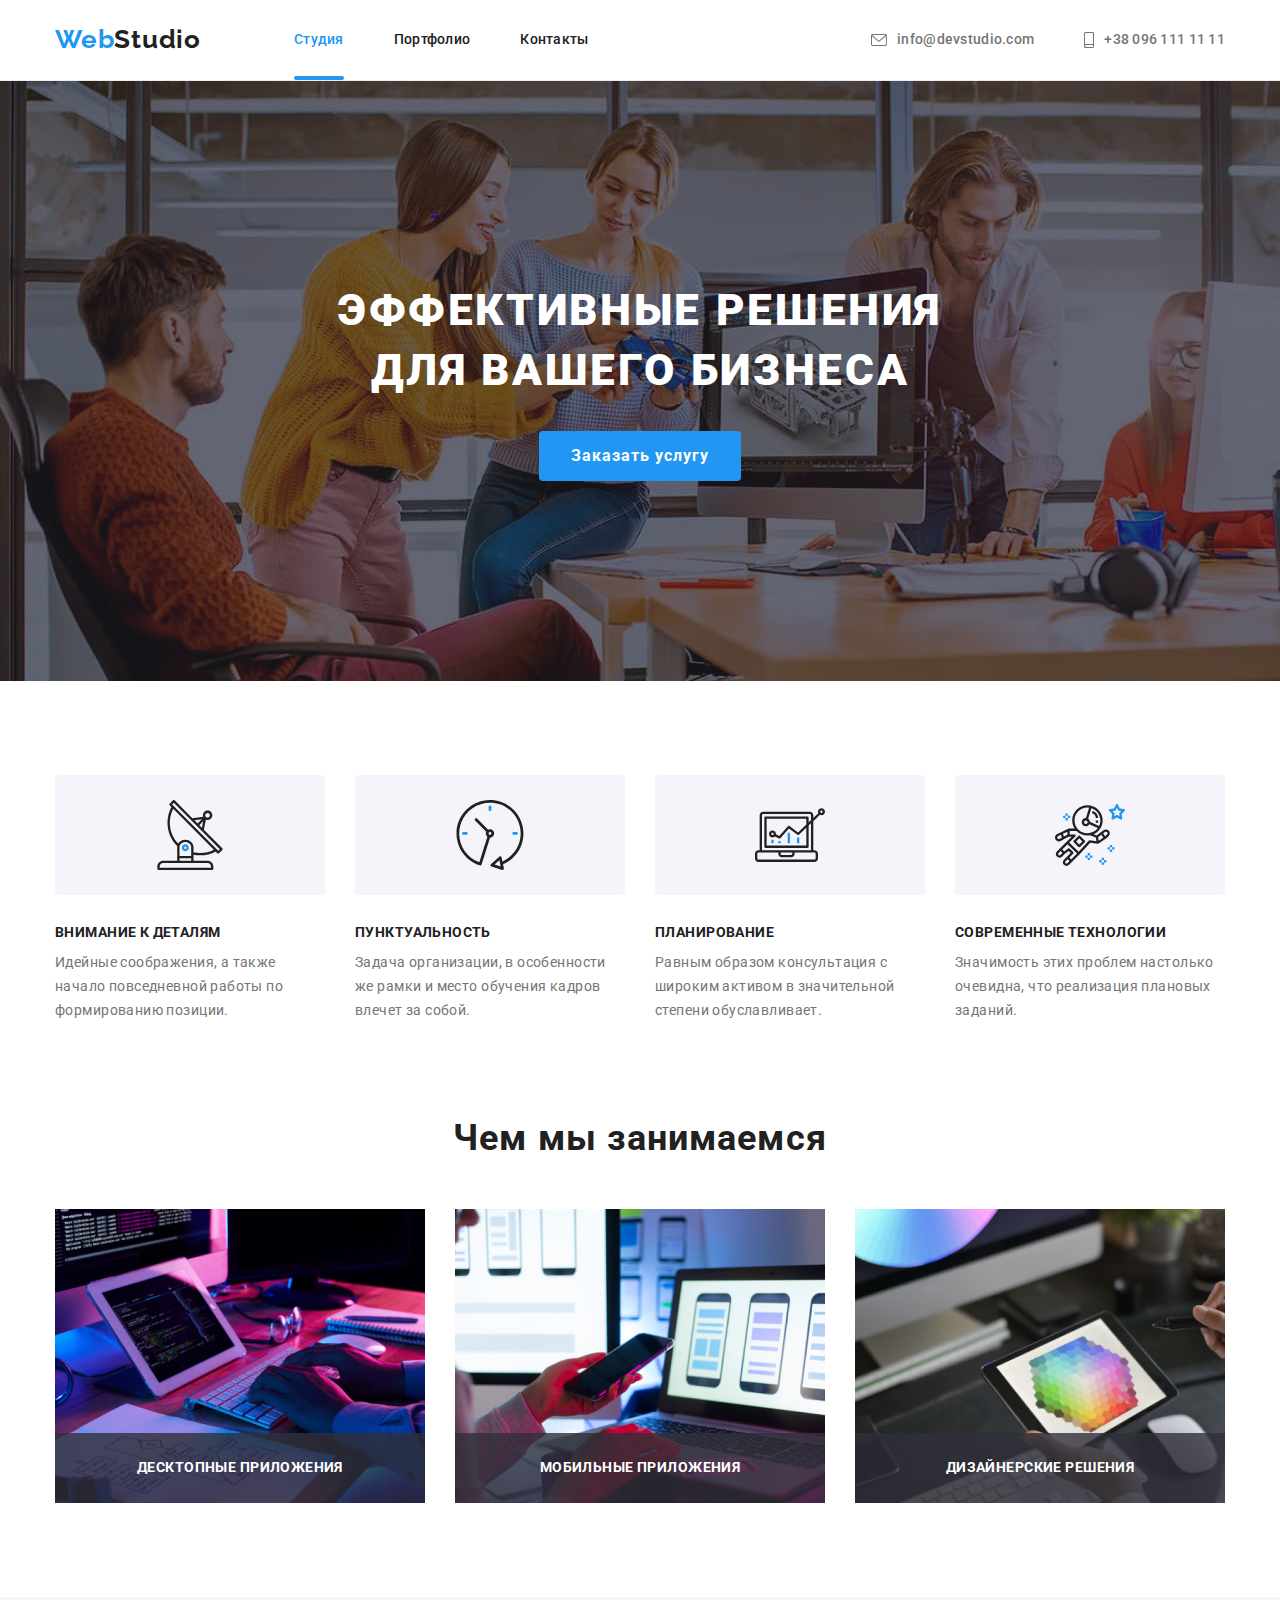
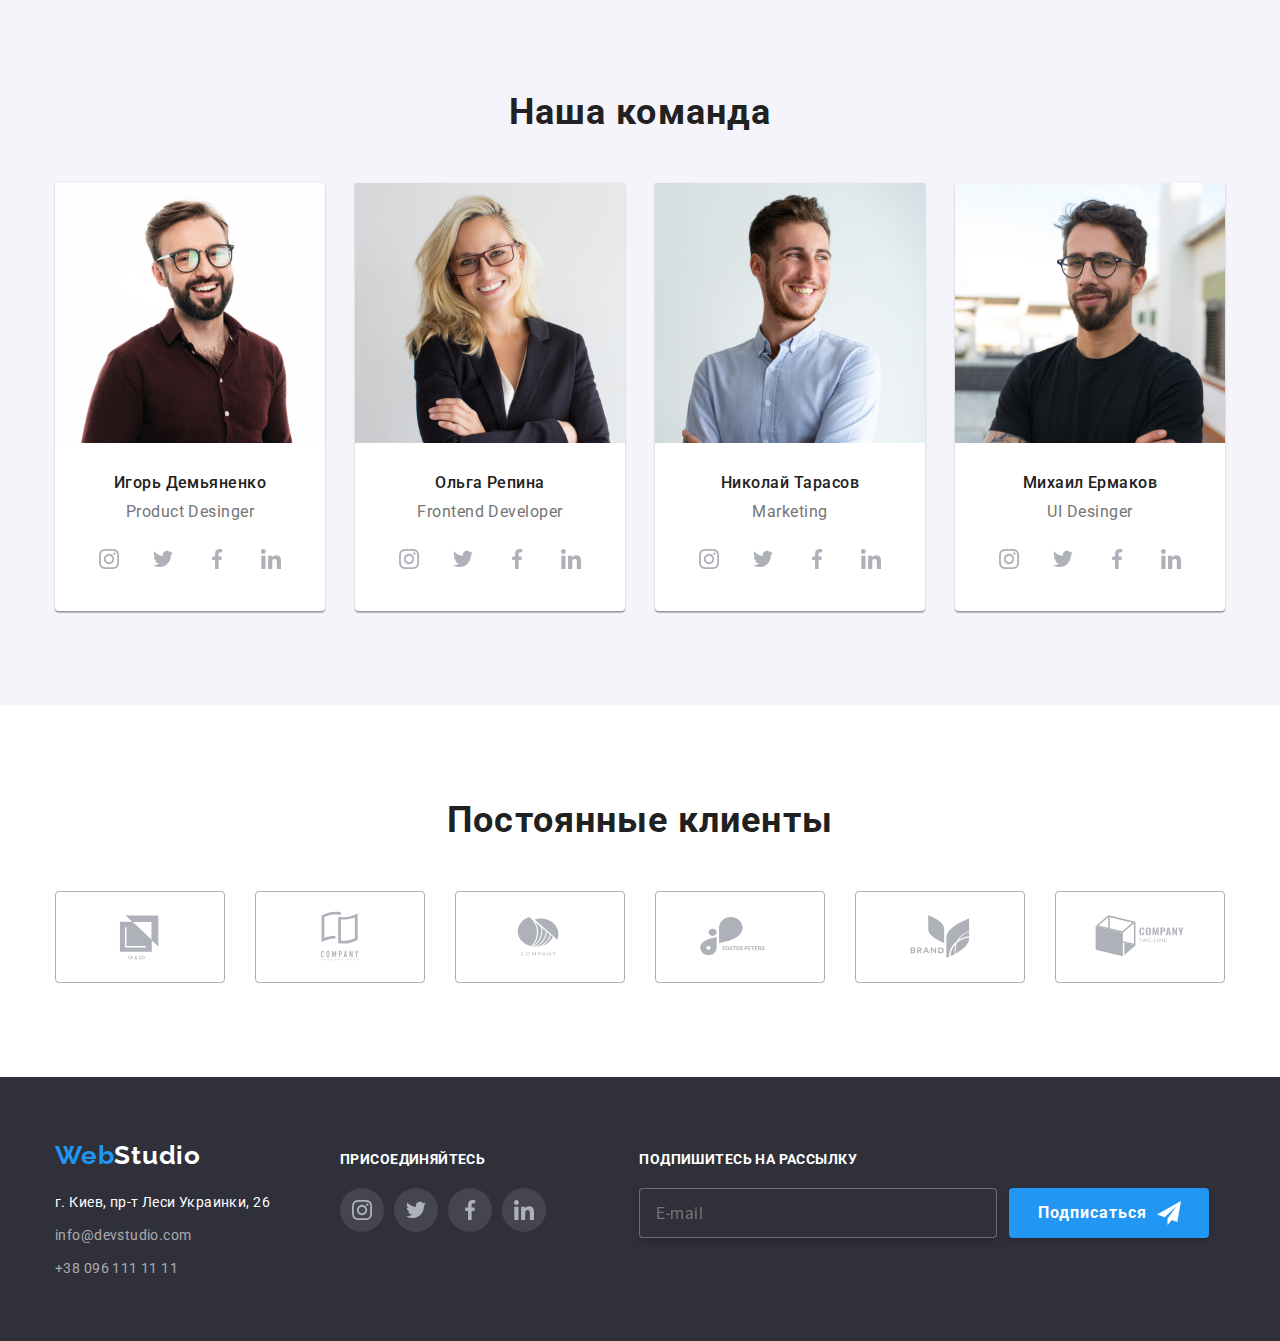
==== index.html @ 77e12cfa "Репозиторий 07" ====
<!DOCTYPE html>
<html lang="ru"> 
    <head>
        <meta charset="UTF-8">
        <meta http-equiv="X-UA-Compatible" content="IE=edge">
        <meta name="viewport" content="width=device-width, initial-scale=1.0">
        <title>Document</title>
        <link rel="preconnect" href="https://fonts.googleapis.com">
        <link rel="preconnect" href="https://fonts.gstatic.com" crossorigin>
        <link href="https://fonts.googleapis.com/css2?family=Raleway:wght@700&family=Roboto:wght@400;500;700;900&display=swap" rel="stylesheet">
        <link rel="stylesheet" href="https://cdn.jsdelivr.net/npm/modern-normalize@1.1.0/modern-normalize.min.css">
        <link rel="stylesheet" href="./css/styles.css">
    </head>
    <body> 
        <!--=================== HEDER ==================== -->
        <header class="header">
            <div class="container heder-container">
                <nav class="header-navigation">
                    <a href="/" class="link header-logo">Web<span class="header-studio">Studio</span> </a>
                    <ul class="list header-list">
                        <li class="header-item"><a class="link header-link current"  href="./index.html">Студия</a></li>
                        <li class="header-item"><a class="link header-link" href="./portfolio.html">Портфолио</a></li>
                        <li class="header-item"><a class="link header-link" href="">Контакты</a></li>
                    </ul>
                </nav>              
                <ul class="list contact-list">
                    <li class="contact-item"><a href="mailto:info@devstudio.com" class="link contact-link">
                        <svg class="envelope-icon" width="16" height="12">
                        <use href="./images/icons.svg#icon-envelope"></use>
                    </svg>info@devstudio.com</a></li>
                    <li class="contact-item"><a href="tel:+380961111111" class="link contact-link">
                        <svg class="smartphone-icon" width="10" height="16">
                        <use href="./images/icons.svg#icon-smartphone"></use>
                    </svg>+38 096 111 11 11</a></li>
                </ul>
            </div>   
        </header>  
        <main>
            <!--=================== HERO ==================== -->          
            <section class="hero">
                <div class="container">   
                    <h1 class="hero-title">Эффективные решения для вашего бизнеса</h1>                
                    <button type="button" class="hero-btn" data-modal-open>Заказать услугу</button>
                </div>  
            </section>  
            <!--=================== DIFFERENCES ==================== -->  
            <section class="differences section">
                <div class="container">
                    <h2 class="visually-hidden" >Наша особенность</h2>
                    <ul class="list differences-list">
                        <li class="differences-item">
                            <a href="" class="differences-link">
                                <svg class="differences-icon" width="70" height="70">
                                    <use href="./images/icons.svg#icon-antenna"></use>
                                </svg> 
                            </a>
                            <h3 class="differences-title">Внимание к деталям</h3>
                            <p class="differences-after-title" >Идейные соображения, а также начало повседневной работы по формированию позиции.</p>
                        </li>
                        <li class="differences-item">
                            <a href="" class="differences-link">
                                <svg class="differences-icon" width="70" height="70">
                                    <use href="./images/icons.svg#icon-clock"></use>
                                </svg> 
                            </a>
                            <h3 class="differences-title">Пунктуальность</h3>
                            <p class="differences-after-title">Задача организации, в особенности же рамки и место обучения кадров влечет за собой.</p>     
                        </li>
                        <li class="differences-item">
                            <a href="" class="differences-link">
                                <svg class="differences-icon" width="70" height="70">
                                    <use href="./images/icons.svg#icon-diagram"></use>
                                </svg> 
                            </a>
                            <h3 class="differences-title">Планирование</h3>
                            <p class="differences-after-title">Равным образом консультация с широким активом в значительной степени обуславливает.</p>                  
                        </li>
                        <li class="differences-item">
                            <a href="" class="differences-link">
                                <svg class="differences-icon" width="70" height="70">
                                    <use href="./images/icons.svg#icon-astronaut"></use>
                                </svg> 
                            </a>
                            <h3 class="differences-title">Современные технологии</h3>
                            <p class="differences-after-title">Значимость этих проблем настолько очевидна, что реализация плановых заданий.</p>
                        </li>
                    </ul> 
                </div>
            </section>
            <!--=================== WORK ==================== --> 
            <section class="work section">
                <div class="container">
                    <h2 class="work-title">Чем мы занимаемся</h2>
                    <ul class="list work-list">
                        <li class="work-item">
                            <img src="./images/картинка1.jpg" alt="картинка 1" width="370" height="294">
                            <h2 class="work-after-title">Десктопные приложения</h2>
                        </li>
                        <li class="work-item">
                            <img src="./images/картинка2.jpg" alt="картинка 2" width="370" height="294">
                            <h2 class="work-after-title">Мобильные приложения</h2>
                        </li>
                        <li class="work-item">
                            <img src="./images/картинка3.jpg" alt="картинка 3" width="370" height="294">
                            <h2 class="work-after-title">Дизайнерские решения</h2>
                        </li>
                    </ul>
                </div>
            </section> 
            <!--=================== COMMAND ==================== --> 
            <section class="command section">
                <div class="container">
                    <h2 class="command-title">Наша команда</h2>
                    <ul class="list command-list">
                        <li class="command-item">
                            <img src="./images/ИгорьДемьяненко.jpg" alt="Игорь Демьяненко" width="270" height="260">
                            <div>
                                <h3 class="command-name">Игорь Демьяненко</h3>
                                <p class="command-after-title">Product Desinger</p>
                                <ul class="command-social-list list">
                                    <li class="command-social-item">
                                        <a class="command-social-link" href="">
                                            <svg class="command-social-icon" width="20" height="20">
                                                <use href="./images/icons.svg#icon-instagram"></use> 
                                            </svg>
                                        </a>
                                    </li>
                                    <li class="command-social-item">
                                        <a class="command-social-link" href="">
                                            <svg class="command-social-icon" width="20" height="20">
                                                <use href="./images/icons.svg#icon-twitter"></use>   
                                            </svg>
                                        </a>
                                    </li>
                                    <li class="command-social-item">
                                        <a class="command-social-link" href="">
                                            <svg class="command-social-icon" width="20" height="20">
                                                <use href="./images/icons.svg#icon-facebook"></use>
                                            </svg>        
                                        </a>
                                    </li>
                                    <li class="command-social-item">
                                        <a class="command-social-link" href="">
                                            <svg class="command-social-icon" width="20" height="20">
                                                <use href="./images/icons.svg#icon-linkedin"></use>
                                            </svg>                         
                                        </a>
                                    </li>
                                </ul>
                            </div>
                        </li> 
                        <li class="command-item">
                            <img src="./images/ОльгаРепина.jpg" alt="Ольга Репина" width="270" height="260">
                            <div>
                                <h3 class="command-name">Ольга Репина</h3>
                                <p class="command-after-title">Frontend Developer</p>
                                <ul class="command-social-list list">
                                    <li class="command-social-item">
                                        <a class="command-social-link" href="">
                                            <svg class="command-social-icon" width="20" height="20">
                                                <use href="./images/icons.svg#icon-instagram"></use> 
                                            </svg>
                                        </a>
                                    </li>
                                    <li class="command-social-item">
                                        <a class="command-social-link" href="">
                                            <svg class="command-social-icon" width="20" height="20">
                                                <use href="./images/icons.svg#icon-twitter"></use>   
                                            </svg>
                                        </a>
                                    </li>
                                    <li class="command-social-item">
                                        <a class="command-social-link" href="">
                                            <svg class="command-social-icon" width="20" height="20">
                                                <use href="./images/icons.svg#icon-facebook"></use>
                                            </svg>        
                                        </a>
                                    </li>
                                    <li class="command-social-item">
                                        <a class="command-social-link" href="">
                                            <svg class="command-social-icon" width="20" height="20">
                                                <use href="./images/icons.svg#icon-linkedin"></use>
                                            </svg>                         
                                        </a>
                                    </li>
                                </ul>
                            </div>
                        </li>
                        <li class="command-item">
                            <img src="./images/НиколайТарасов.jpg" alt="Николай Тарасов" width="270" height="260">
                            <div>
                                <h3 class="command-name">Николай Тарасов</h3>
                                <p class="command-after-title">Marketing</p>
                                <ul class="command-social-list list">
                                    <li class="command-social-item">
                                        <a class="command-social-link" href="">
                                            <svg class="command-social-icon" width="20" height="20">
                                                <use href="./images/icons.svg#icon-instagram"></use> 
                                            </svg>
                                        </a>
                                    </li>
                                    <li class="command-social-item">
                                        <a class="command-social-link" href="">
                                            <svg class="command-social-icon" width="20" height="20">
                                                <use href="./images/icons.svg#icon-twitter"></use>   
                                            </svg>
                                        </a>
                                    </li>
                                    <li class="command-social-item">
                                        <a class="command-social-link" href="">
                                            <svg class="command-social-icon" width="20" height="20">
                                                <use href="./images/icons.svg#icon-facebook"></use>
                                            </svg>        
                                        </a>
                                    </li>
                                    <li class="command-social-item">
                                        <a class="command-social-link" href="">
                                            <svg class="command-social-icon" width="20" height="20">
                                                <use href="./images/icons.svg#icon-linkedin"></use>
                                            </svg>                         
                                        </a>
                                    </li>
                                </ul>
                            </div>
                        </li>
                        <li class="command-item">
                            <img src="./images/МихаилЕрмаков.jpg" alt="Михаил Ермаков" width="270" height="260">
                            <div>
                                <h3 class="command-name">Михаил Ермаков</h3>
                                <p class="command-after-title">UI Desinger</p>
                                <ul class="command-social-list list">
                                    <li class="command-social-item">
                                        <a class="command-social-link" href="">
                                            <svg class="command-social-icon" width="20" height="20">
                                                <use href="./images/icons.svg#icon-instagram"></use> 
                                            </svg>
                                        </a>
                                    </li>
                                    <li class="command-social-item">
                                        <a class="command-social-link" href="">
                                            <svg class="command-social-icon" width="20" height="20">
                                                <use href="./images/icons.svg#icon-twitter"></use>   
                                            </svg>
                                        </a>
                                    </li>
                                    <li class="command-social-item">
                                        <a class="command-social-link" href="">
                                            <svg class="command-social-icon" width="20" height="20">
                                                <use href="./images/icons.svg#icon-facebook"></use>
                                            </svg>        
                                        </a>
                                    </li>
                                    <li class="command-social-item">
                                        <a class="command-social-link" href="">
                                            <svg class="command-social-icon" width="20" height="20">
                                                <use href="./images/icons.svg#icon-linkedin"></use>
                                            </svg>                         
                                        </a>
                                    </li>
                                </ul>
                            </div>
                        </li>    
                    </ul>    
                </div>
            </section>
        <!--=================== CLIENTS ==================== -->   
        <section class="clients section">
            <div class="container">
                <h2 class="clients-title" >Постоянные клиенты</h2>
                <ul class="list clients-list">
                    <li class="clients-item">
                        <a href="" class="clients-link">
                            <svg class="clients-icon" width="100" height="60">
                                <use href="./images/icons.svg#icon-Logo1"></use>
                            </svg> 
                        </a>
                    </li>
                    <li class="clients-item">
                        <a href="" class="clients-link">
                            <svg class="clients-icon" width="100" height="60">
                                <use href="./images/icons.svg#icon-Logo2"></use>
                            </svg> 
                        </a>
                    </li>
                    <li class="clients-item">
                        <a href="" class="clients-link">
                            <svg class="clients-icon" width="100" height="60">
                                <use href="./images/icons.svg#icon-Logo3"></use>
                            </svg> 
                        </a>
                    </li>
                    <li class="clients-item">
                        <a href="" class="clients-link">
                            <svg class="clients-icon" width="100" height="60">
                                <use href="./images/icons.svg#icon-Logo4"></use>
                            </svg> 
                        </a>
                    </li>
                    <li class="clients-item">
                        <a href="" class="clients-link">
                            <svg class="clients-icon" width="100" height="60">
                                <use href="./images/icons.svg#icon-Logo5"></use>
                            </svg> 
                        </a>
                    </li>
                    <li class="clients-item">
                        <a href="" class="clients-link">
                            <svg class="clients-icon" width="100" height="60">
                                <use href="./images/icons.svg#icon-Logo6"></use>
                            </svg> 
                        </a>
                    </li> 
                </ul> 
            </div>
        </section>      
        </main> 
        <!--=================== FOOTER ==================== --> 
        <footer class="footer"> 
            <div class="container footer-container">
                <div>
                    <a href="/" class="link footer-logo">Web<span class="footer-studio">Studio</span> </a>
                    <address>
                        <ul class="list footer-list">
                            <li class="footer-item"><a href="" class="link footer-adress">г. Киев, пр-т Леси Украинки, 26</a></li>
                            <li class="footer-item"><a href="mailto:info@devstudio.com" class="link footer-link">info@devstudio.com</a></li>
                            <li class="footer-item"><a href="tel:+380961111111" class="link footer-link">+38 096 111 11 11</a></li>
                        </ul>
                    </address> 
                </div>
                <div class="footer-social">
                    <h3 class="footer-social-title">ПРИСОЕДИНЯЙТЕСЬ</h3>
                    <ul class="footer-social-list list">
                        <li class="footer-social-item">
                            <a class="footer-social-link" href="">
                                <svg class="footer-social-icon" width="20" height="20">
                                    <use href="./images/icons.svg#icon-instagram"></use> 
                                </svg>
                            </a>
                        </li>
                        <li class="footer-social-item">
                            <a class="footer-social-link" href="">
                                <svg class="footer-social-icon" width="20" height="20">
                                    <use href="./images/icons.svg#icon-twitter"></use> 
                                </svg>
                            </a>
                        </li>
                        <li class="footer-social-item">
                            <a class="footer-social-link" href="">
                                <svg class="footer-social-icon" width="20" height="20">
                                    <use href="./images/icons.svg#icon-facebook"></use> 
                                </svg>
                            </a>
                        </li>
                        <li class="footer-social-item">
                            <a class="footer-social-link" href="">
                                <svg class="footer-social-icon" width="20" height="20">
                                    <use href="./images/icons.svg#icon-linkedin"></use> 
                                </svg>
                            </a>
                        </li>
                    </ul>
                </div> 
                <div class="footer-mailing">
                    <p class="footer-mailing-title">Подпишитесь на рассылку</p> 
                    <form class="footer-mailing-form"> 
                        <label for="footer-mail">
                            <input type="email" name="mail" id="footer-mail" placeholder="E-mail" class="footer-mail-input" />
                        </label>   
                        <button type="submit" class="footer-btn-subscribe">Подписаться<svg class="footer-btn-icon" width="24" height="24">
                            <use href="./images/icons.svg#icon-send"></use> 
                        </svg></button>   
                    </form>    
                </div>
            </div> 
        </footer>
        <!--=================== MODAL ==================== --> 
        <div class="baсkdrop is-hidden" data-modal>
            <div class="modal"> 
                <button class="modal-btn" data-modal-close>
                    <svg class="btn-close" width="18" height="18">
                        <use href="./images/icons.svg#icon-button-close"></use> 
                    </svg>
                </button>
                <p class="modal-title">Оставьте свои данные, мы вам перезвоним</p>
                <form action="#" class="modal-form">
                    <div class="form-data">
                        <label class="form-data-text" for="user-name">Имя</label>
                        <div class="form-icon-position">
                            <input type="text" name="name" id="user-name" class="form-data-input"/>
                            <svg class="form-data-icon" width="18" height="18">
                                <use href="./images/icons.svg#icon-person"></use> 
                            </svg>                          
                        </div>                      
                    </div>
                    <div class="form-data">
                        <label class="form-data-text" for="user-tel">Телефон</label>
                        <div class="form-icon-position">
                            <input type="tel" name="tel" id="user-tel" class="form-data-input"/>
                            <svg class="form-data-icon" width="18" height="18">
                                <use href="./images/icons.svg#icon-phone"></use> 
                            </svg>                          
                        </div>    
                    </div>  
                    <div class="form-data">
                        <label class="form-data-text" for="user-mail">Почта</label>
                        <div class="form-icon-position">
                            <input type="email" name="mail" id="user-mail" class="form-data-input"/>
                            <svg class="form-data-icon" width="18" height="18">
                                <use href="./images/icons.svg#icon-email"></use> 
                            </svg>                          
                        </div>    
                    </div>
                    <div class="comment">
                        <label class="form-data-text" for="user-comment">Коментарий</label>
                        <textarea name="comment" id="user-comment" placeholder="Введите текст"></textarea>
                    </div>

                    <!-- <div class="check-box">
                        <input type="checkbox" name="consent" id="user-consent"  class="check-input" >
                        <span class="check-icon"></span>
                        <label for="user-consent" class="check-text">Соглашаюсь с рассылкой и принимаю <a href="#" class="contract">Условия договора</a>
                        </label>
                    </div>  -->
                    
                    <div class="check-box">
                        <input type="checkbox" name="policy" id="policy" class="check-input"/>
                        <label for="policy" class="check-text">
                            <span class="check-item">
                                <svg class="check-icon" width="11" height="8"> 
                                    <use
                                        href="./images/icons.svg#icon-check"
                                    ></use>
                                </svg>
                            </span>
                            Соглашаюсь с рассылкой и принимаю <a href="#" class="contract">Условия договора</a>
                        </label>
                    </div>

                    <button type="submit" class="modal-btn-send">Отправить</button>
                </form>
            </div>
        </div>
        <!--=================== JS ==================== --> 
        <script src="./js/modal.js"></script>
    </body>
</html>
---- css/styles.css ----
/* основной цвет заголовка #FFFFFF */
/* второй цвет заголовка #212121 */
/* основной  цвет текста #757575 */
/* контакты цвет rgba(255, 255, 255, 0.6) */
/* акцент цвет #2196F3 */

/* основной фон #E5E5E5 */
/* второй фон #2F303A; */
/* третий фон  #F5F4FA */
/* фон шапки #FFFFFF */
/* фон подвал #2F303A*/

/* основной фон кнопки #2196F3 */
/* второй фон кнопки rgba(0, 0, 0, 0.15) */
/* основной цвет текста кнопки #FFFFFF */
/* второй цвет текста кнопки #212121 */
/* основной фон кнопки портфолио #F5F4FA */
/* второй фон кнопки портфолио #2196F3 */
/* основной текст кнопки портфолио #212121 */
/* второй цвет кнопки портфолио #FFFFFF */

/* основной цвет ссылок соцсетей #AFB1B8 */
/* ацент цвет ссылок соцсетей #FFFFFF*/
/* ацент цвет фона ссылок соцсетей #2196F3*/

/* основной цвет иконок модалок #212121 */

:root {
    --main-title-color:#FFFFFF;
    --second-title-color:#212121;
    --main-text-color:#757575;
    --contacts-color:rgba(255, 255, 255, 0.6);
    --accent-color:#2196F3;
    --main-background:#FFFFFF;
    --second-background:#2F303A;
    --third-background:#F5F4FA;
    --header-background:#FFFFFF;
    --footer-background:#2F303A;
    --main-social-color:#AFB1B8;
    --sekond-social-color:#FFFFFF;
    --main-icon-modal-color:#212121;
}

/* html{
    box-sizing: border-box;  
}

*,
*::before,
*::after {
    box-sizing: inherit;
}  */

/* *{
    box-sizing: border-box;
} */

p,
h1,
h2,
h3,
h4,
h5,
h6{
    margin: 0; 
}

button{
    cursor: pointer;
    font-family: inherit;
    display: block;
    border-style: none;
}
body {
    font-family:'Roboto', sans-serif;
    background-color:var(--main-background);
    color:var(--main-text-color);
    font-size: 14px;
    letter-spacing: 0.03em;
}

img{
    display: block;
    max-width: 100%; 
    height: auto;
}

.list {
    padding: 0;
    margin: 0;
    list-style:none;
}

.link{
    text-decoration: none;
}

.container{ 
    margin-left: auto;
    margin-right: auto;
    padding: 0 15px;
    width: 1200px;
    /* outline: 1px solid tomato; */
} 

.section{
    padding-top: 94px;
    padding-bottom: 94px;
}
/* -------- HEDER -------------------------- */

.header{
    border-bottom: 1px solid #ECECEC;
    background-color:var(--header-background)
    
}

.heder-container{
    display: flex;
    align-items: center;
}

.header-navigation{
    display: flex;
    align-items: center;
}

.header-logo {
    margin-right: 93px;
    padding-top: 24px;
    padding-bottom: 25px;

    font-family: Raleway;
    font-weight: 700;
    font-size: 26px;
    line-height: 1.19;
    letter-spacing: 0.03em;
    color: var(--accent-color);
}

.header-studio{
    color: var(--second-title-color);
}

.header-list{
    display: flex;
}

.header-item:not(:last-child){
    margin-right: 50px;
}

.header-link{
    padding-top: 32px;
    padding-bottom: 32px;
    display: block;
    font-style: normal;
    font-weight: 500;
    font-size: 14px;
    line-height: 1.14;
    letter-spacing: 0.02em;
    color:var(--second-title-color);
    position: relative;
    transition: color 250ms cubic-bezier(0.4, 0, 0.2, 1);   
}

.header-link:hover,
.header-link:focus{
    color: var(--accent-color);  
}

.current{
    color: var(--accent-color);
}

.current::after{
    content: "";
    display: block;
    position: absolute;
    width: 100%;
    height: 4px;
    bottom: 0;
    background: var(--accent-color);
    border-radius: 2px;
}

.contact-list{
    display: flex;
    margin-left: auto; 
}

.contact-item:not(:last-child){
    margin-right: 50px;
}

.contact-link{
    display: flex;
    align-items: center; 
    padding-top: 32px;
    padding-bottom: 32px;
    font-weight: 500;
    font-size: 14px;
    line-height: 1.14;
    letter-spacing: 0.02em;
    color: var(--main-text-color); 
    transition: color 250ms cubic-bezier(0.4, 0, 0.2, 1); 
}

.contact-link:hover, 
.contact-link:focus{
    color: var(--accent-color);
}

.envelope-icon{
    margin-right: 10px;
    fill: currentColor;
}

.smartphone-icon{
    margin-right: 10px;
    fill: currentColor;
}

/* -------- HERO -------------------------- */

.hero{
    background-color: var(--second-background);
    background-image: linear-gradient(rgba(47, 48, 58, 0.4),rgba(47, 48, 58, 0.4)), url(../images/hero.jpg);
    max-width: 1600px;
    padding-top: 200px;
    padding-bottom: 200px;
    margin: 0 auto;
    background-repeat: no-repeat;
    background-size: cover;
    height: 600px;
}

.hero-title{
    width: 696px;
    height: 120px;
    margin-left: auto;
    margin-right: auto;
    text-align: center;
    text-transform: uppercase;
    

    font-weight: 900;
    font-size: 44px;
    line-height: 1.36;
    letter-spacing: 0.06em;
    color:var(--main-title-color);
}

.hero-btn{
    margin-left: auto;
    margin-right: auto;
    margin-top: 30px;
    min-width: 200px;
    height: 50px;
    padding: 10px 32px;
    border-radius: 4px;

    background-color:var(--accent-color) ;
    font-weight: 700;
    font-size: 16px;
    line-height: 1.87;
    letter-spacing: 0.06em;
    color:var(--main-title-color);
}
    
/* -------- DIFFERENCES -------------------------- */

.visually-hidden {
    position: absolute;
    white-space: nowrap;
    width: 1px;
    height: 1px;
    overflow: hidden;
    border: 0;
    padding: 0;
    clip: rect(0 0 0 0);
    clip-path: inset(50%);
    margin: -1px;
}

.differences-list{
    display: flex;
    justify-content: center;
}


.differences-item +.differences-item{
    margin-left: 30px;
}
/* .differences-item:not(:last-child){
    margin-right: 30px;} */

.differences-link{
    display: flex;
    padding: 25px 100px;
    /* width: 270px; */
    background: var(--third-background);
    border-radius: 4px;
    
}

.differences-title{ 
    text-transform: uppercase;

    margin-top: 30px;
    font-weight: 700;
    font-size: 14px;
    line-height: 1.14;
    letter-spacing: 0.03em;
    color: var(--second-title-color);
}

.differences-after-title{
    width: 270px;
    font-weight: 400;
    font-size: 14px;
    line-height: 1.71;
    letter-spacing: 0.03em;
    margin-top: 10px;
}

/* -------- WORK -------------------------- */

.work{
    padding-top: 0px;
}
.work-title{
        text-align: center;
        margin-bottom: 50px;

        font-weight: 700;
        font-size: 36px;
        line-height: 1.17;
        letter-spacing: 0.03em;
        color:var(--second-title-color);
}

.work-list{
    display: flex;
    margin-right: -30px;
}

.work-item{
    flex-basis: calc(100% / 3 -30px);
    margin-right: 30px;
    position: relative;
}

.work-after-title{
    font-weight: 700;
    font-size: 14px;
    line-height: 1.14;
    letter-spacing: 0.03em;
    text-transform: uppercase;
    background-color: rgba(47, 48, 58, 0.8);
    color: var(--main-title-color);
    display: flex;
    align-items: center;
    justify-content: center;
    width: 100%;
    height: 70px;
    position: absolute;
    bottom: 0;
}
/* -------- COMMAND -------------------------- */

.command{
    background-color: var(--third-background);
    }

.command-title{
    text-align: center;
    margin-bottom: 50px;

    font-weight: 700;
    font-size: 36px;
    line-height: 1.17;
    letter-spacing: 0.03em;  
    color:var(--second-title-color);  
}

.command-list{
    display: flex;
    margin-right: -30px;
}

.command-item{
    width: 270px;
    padding-bottom: 30px;
    flex-basis: calc(100% / 4 -30px);
    margin-right: 30px; 
    background-color: var(--main-background);
    box-shadow: 0px 1px 3px rgba(0, 0, 0, 0.12), 0px 1px 1px rgba(0, 0, 0, 0.14), 0px 2px 1px rgba(0, 0, 0, 0.2);
    border-radius: 0px 0px 4px 4px;
}

.command-name{
    text-align: center;
    margin-top: 30px;
    margin-bottom: 10px;

    font-weight: 500;
    font-size: 16px;
    line-height: 1.19;
    letter-spacing: 0.03em;
    color: var(--second-title-color);
}

.command-after-title{
    font-weight: 400;
    font-size: 16px;
    line-height: 1.19;
    letter-spacing: 0.03em;
    color: var(--main-text-color);
    text-align: center;
    margin-bottom: 16px;
}

.command-social-list{
    display: flex;
    justify-content:center;
}

.command-social-item{
    width: 44px;
    height: 44px;   
}

.command-social-item +.command-social-item{
    margin-left: 10px;
}
.command-social-link{
    width: 100%;
    height: 100%;
    /* background-color: tomato; */
    border-radius: 50%;
    display: flex;
    align-items: center;
    justify-content: center;
    color:var(--main-social-color);
    transition: color 250ms cubic-bezier(0.4, 0, 0.2, 1), background-color 250ms cubic-bezier(0.4, 0, 0.2, 1); 
}

.command-social-link:hover,
.command-social-link:focus{
    background-color: var(--accent-color);
    color:var(--sekond-social-color);
}

.command-social-icon{
    fill: currentColor;
}

/* -------- CLIENTS -------------------------- */

.clients-title{
    margin-bottom: 50px;
    font-weight: 700;
    font-size: 36px;
    line-height: 1.17;
    text-align: center;
    letter-spacing: 0.03em;
    color:var(--second-title-color)
    }

.clients-list{
    display: flex; 
}

.clients-item{
    width: 170px;
    height: 92px;
}

.clients-item + .clients-item{
    margin-left: 30px;
}
.clients-link{
    width: 100%;
    height: 100%;
    border: 1px solid #AFB1B8;
    box-sizing: border-box;
    border-radius: 4px;
    display: flex;
    align-items: center;
    justify-content: center;
    color:var(--main-social-color);
    transition: color 250ms cubic-bezier(0.4, 0, 0.2, 1), border 250ms cubic-bezier(0.4, 0, 0.2, 1);
} 

.clients-link:hover,
.clients-link:focus{
    border: 1px solid var(--accent-color); 
    color:var(--accent-color);
}
.clients-icon{
    fill: currentColor;
}
/* -------- FOOTER -------------------------- */

.footer{
    background-color:var(--footer-background); 
    max-width: 1600px;

    padding-top: 60px;
    padding-bottom: 60px;
    /* position: relative; */
}

.footer-container{
    display: flex; 
    align-items: baseline;
}
.footer-logo {
    margin-bottom: 20px;
    display: block;

    font-family: Raleway;
    font-weight: 700;
    font-size: 26px;
    line-height: 1.19;
    letter-spacing: 0.03em;
    color: var(--accent-color);
    }

.footer-studio{
    color:var(--main-title-color);
    }

    .footer-item:not(:last-child){
    margin-bottom: 9px;
    }
.footer-adress{
    font-style: normal;
    font-weight: 400;
    font-size: 14px;
    line-height: 1.71;
    letter-spacing: 0.03em;
    color:var(--main-title-color);
    transition-property: color; 
    transition-duration: 250ms;
    transition-timing-function: cubic-bezier(0.4, 0, 0.2, 1); 
}

.footer-adress:hover,
.footer-adress:focus{
    color: var(--accent-color);
}

.footer-link{
    font-style: normal;
    font-weight: 400;
    font-size: 14px;
    line-height: 1.71;
    letter-spacing: 0.03em;
    color:var(--contacts-color);
    transition-property: color; 
    transition-duration: 250ms;
    transition-timing-function: cubic-bezier(0.4, 0, 0.2, 1);
}

.footer-link:hover,
.footer-link:focus{
    color: var(--accent-color);
}

.footer-social{
    margin-left: 70px;
    margin-top: 15px;
}
.footer-social-title{
    display: flex;
    justify-content:center;
    margin-bottom: 20px;
    margin-right: 61px;
    color: var(--main-title-color);
    font-weight: 700;
    font-size: 14px;
    line-height: 1.14;
    letter-spacing: 0.03em;
    text-transform: uppercase;
}
.footer-social-list{
    display: flex;
    justify-content:center;   
}

.footer-social-item{
    width: 44px;
    height: 44px;   
}

.footer-social-item +.footer-social-item{
    margin-left: 10px;
}

.footer-social-link{
    width: 100%;
    height: 100%;
    background-color:rgba(255, 255, 255, 0.1);
    border-radius: 50%;
    display: flex;
    align-items: center;
    justify-content: center;
    color:var(--main-social-color);
    transition: color 250ms cubic-bezier(0.4, 0, 0.2, 1), background-color 250ms cubic-bezier(0.4, 0, 0.2, 1);
}

.footer-social-link:hover,
.footer-social-link:focus{
    background-color: var(--accent-color);
    color:var(--sekond-social-color);
}

.footer-social-icon{
    fill: currentColor;
}

.footer-mailing-title{
    font-weight: 700;
    font-size: 14px;
    line-height: 1.14;
    letter-spacing: 0.03em;
    text-transform: uppercase;
    color: var(--main-title-color);
    margin-left: 93px;
    margin-bottom: 20px;
}

.footer-mailing-form{
    display: flex; 
    /* margin-left: 93px; */
}

.footer-mail-input{
    margin-left: 93px;
    margin-right: 12px;
    width: 358px;
    height: 50px;
    padding: 0;
    padding-left: 16px;
    border: 1px solid rgba(255, 255, 255, 0.3);
    box-sizing: border-box;
    filter: drop-shadow(0px 4px 4px rgba(0, 0, 0, 0.15));
    border-radius: 4px;
    background-color: var(--footer-background);
    font-weight: 400;
    font-size: 16px;
    line-height: 1.25;
    align-items: center;
    letter-spacing: 0.03em;
    color: var(--main-background);
}

.footer-btn-subscribe{
    display: flex;
    padding: 0;
    min-width: 200px;
    height: 50px;
    font-weight: 700;
    font-size: 16px;
    line-height: 1.87;
    align-items: center;
    justify-content: center;
    letter-spacing: 0.06em;
    color: var(--main-title-color);
    background: var(--accent-color);
    box-shadow: 0px 4px 4px rgba(0, 0, 0, 0.15);
    border-radius: 4px;
}

.footer-btn-icon{
    margin-left: 10px;
}

/* -------- MODAL -------------------------- */

.baсkdrop.is-hidden{
    visibility: hidden;
    pointer-events: none;
    opacity: 0;   
}
.baсkdrop{
    position: fixed;
    top: 0;
    left: 0;
    width: 100%;
    height: 100%;
    background-color: rgba(0, 0, 0, 0.5);
    opacity: 1;
    visibility: visible;
    transition: opacity 250ms cubic-bezier(0.4, 0, 0.2, 1), visibility 250ms cubic-bezier(0.4, 0, 0.2, 1);   
}
.modal{
    position: absolute;
    width: 528px;
    min-height: 581px;
    left: 50%;
    top: 50%;
    transform: translate(-50%, -50%);
    background-color: var(--main-background);
    box-shadow: 0px 1px 3px rgba(0, 0, 0, 0.12), 0px 1px 1px rgba(0, 0, 0, 0.14), 0px 2px 1px rgba(0, 0, 0, 0.2);
    border-radius: 4px; 
    padding: 40px;
}
.modal-btn{
    position: fixed;
    top: 8px;
    right: 8px;
    width: 30px;
    height: 30px;
    border-radius: 50%;
    background: var(--main-background);
    border: 1px solid rgba(0, 0, 0, 0.1);
    display: flex;
    align-items: center;
    justify-content: center;  
}

.btn-close{
    fill: black;
    transition: fill 250ms cubic-bezier(0.4, 0, 0.2, 1); 

}
.btn-close:hover {
    fill: var(--accent-color);
}

.modal-title{
    font-weight: 700;
    font-size: 20px;
    line-height: 1.15;
    text-align: center;
    letter-spacing: 0.03em;
    color: var(--second-title-color);   
    margin-bottom: 12px;
}

.form-data{
    margin-bottom: 10px;
    /* display: flex;
    flex-direction: column; */
}

.form-data-text{
    font-weight: 400;
    font-size: 12px;
    line-height: 1.17;
    letter-spacing: 0.01em;
    color:var(--main-text-color);
}

.form-icon-position{
    position: relative;
}


.form-data-icon{
    position: absolute;
    left: 15px;
    top: 50%;
    transform: translateY(-50%);
    fill: var(--main-icon-modal-color);
    cursor: pointer;
    transition: fill 250ms cubic-bezier(0.4, 0, 0.2, 1);
}

.form-data-icon:hover,
.form-data-icon:focus{
    fill: var(--accent-color);
}

.form-data-input{
    margin-top: 4px;
    padding-left: 42px;
    width: 100%;
    height: 40px;
    border: 1px solid rgba(33, 33, 33, 0.2);
    box-sizing: border-box;
    border-radius: 4px;
    cursor: pointer;
    transition: border 250ms cubic-bezier(0.4, 0, 0.2, 1);
}

.form-data-input:hover,
.form-data-input:focus{
    border: 1px solid var(--accent-color);
    outline: none;
}

.form-data-input:hover + .form-data-icon,
.form-data-input:focus + .form-data-icon{
    fill: var(--accent-color);
}

.comment{
    margin-bottom: 20px;
    /* display: flex;
    flex-direction: column; */
}

.comment textarea{
    margin-top: 4px;
    width: 100%;
    height: 120px;
    border: 1px solid rgba(33, 33, 33, 0.2);
    box-sizing: border-box;
    border-radius: 4px;
    padding: 12px 16px;
    resize: none;
    font-weight: 400;
    font-size: 14px;
    line-height: 1.14;
    letter-spacing: 0.01em;
    color: rgba(117, 117, 117, 0.5);
}

.comment textarea::placeholder{
    font-weight: 400;
    font-size: 12px;
    line-height: 1.17;
    letter-spacing: 0.01em;
    color: rgba(117, 117, 117, 0.5);
}

.check-text{
    font-weight: 400;
    font-size: 14px;
    line-height: 1.71;
    letter-spacing: 0.03em; 
    color: var(--main-text-color);  
}

.contract{
    color: var(--accent-color);
}

/*----------1-------------- */

/* .check-box{
    display: flex;
    align-items: center;
    justify-content: center;  
}

.check-input{
    appearance: none;
    
}

.check-icon{
    display: inline-block;
    width: 16px;
    height: 15px;
    border-radius: 2px;
    border: 2px solid var(--main-icon-modal-color);
    margin-right: 7px;
    transition: border 250ms cubic-bezier(0.4, 0, 0.2, 1),
    background-color 250ms cubic-bezier(0.4, 0, 0.2, 1);
}

.check-input:checked + .check-icon{
    border-color: var(--accent-color) ;
    background-color: var(--accent-color);
    background-image: url(../images/check.svg); 
    transition: border 250ms cubic-bezier(0.4, 0, 0.2, 1),
    background-color 250ms cubic-bezier(0.4, 0, 0.2, 1);
    
} 
*/

/*-----------2-------------- */

.check-input{
    appearance: none;
    
}
.check-text {
    font-size: 14px;
    color: var(--main-text-color);
    display: flex;
    position: relative;
    align-items: center;
    justify-content: center;
}
.check-item {
    width: 16px;
    height: 15px;
    border: 2px solid #000000;
    border-radius: 2px;
    margin-right: 7px;
    display: flex;
    align-items: center;
    justify-content: center;
}

.contract{
    margin-left: 4px;
}

.check-icon {
    fill: #ffffff;
}

.check-input:checked + .check-text .check-item {
    background-color: var(--accent-color);
    border: transparent;
}

/* ------------------ */

.modal-btn-send{
    margin-left: auto;
    margin-right: auto;
    margin-top: 30px;
    min-width: 200px;
    height: 50px;
    padding: 0; 
    background: var(--accent-color);
    box-shadow: 0px 4px 4px rgba(0, 0, 0, 0.15);
    border-radius: 4px;
    font-weight: 700;
    font-size: 16px;
    line-height: 1.87; 
    align-items: center;
    text-align: center;
    letter-spacing: 0.06em;
    color: var(--header-background);
}

/* -------- PORFOLIO -------------------------- */

/* ----- BTN ----- */

.porfolio-list{
    display: flex;
    justify-content: center;
    margin-bottom: 50px;
}

.porfolio-item:not(:last-child){
    margin-right: 8px;
    }

.porfolio-btn{
    padding: 6px 22px;
    border-radius: 4px;
    
    font-weight: 500;
    font-size: 16px;
    line-height: 1.62;
    letter-spacing: 0.03em;
    color: #212121;  
    background-color:#F5F4FA;
    transition: color 250ms cubic-bezier(0.4, 0, 0.2, 1), background-color 250ms cubic-bezier(0.4, 0, 0.2, 1),box-shadow 250ms cubic-bezier(0.4, 0, 0.2, 1);
}

.porfolio-btn:hover, 
.porfolio-btn:focus{
    box-shadow: 0px 3px 1px rgba(0, 0, 0, 0.1), 0px 1px 2px rgba(0, 0, 0, 0.08), 0px 2px 2px rgba(0, 0, 0, 0.12);
    border-radius: 4px;
    color: #FFFFFF;
    background-color:var(--accent-color);
}

/* ---- PROJECTS---- */

.project-list{
    display: flex;
    flex-wrap: wrap;
    /* margin-right: -30px; */
}

.project-item{
    border: 1px solid #EEEEEE;
    width: 370px;
    margin-right: 30px;
    margin-bottom: 30px;
    /* flex-basis: calc(100% / 9 -30px);
    margin-right: 30px;  */
}

.project-item:hover,
.project-item:focus{
    border: 1px solid #EEEEEE;
    box-sizing: border-box;
    box-shadow: 0px 1px 1px rgba(0, 0, 0, 0.12), 0px 4px 4px rgba(0, 0, 0, 0.06), 1px 4px 6px rgba(0, 0, 0, 0.16);
    transition: box-shadow 250ms cubic-bezier(0.4, 0, 0.2, 1);
}

.project-item:hover .overlay,
.project-item:focus .overlay{
    transform: translateY(0);
}
.project-item:nth-child(3n){
    margin-right: 0;   
}

.project-item:nth-last-child(-n+3){
    margin-bottom: 0;   
}

.box{
    position: relative;
    overflow: hidden;
}

.overlay{
    position: absolute;
    top: 0;
    left: 0;
    width: 100%;
    height: 100%;
    transform: translateY(101%);
    transition: transform 250ms cubic-bezier(0.4, 0, 0.2, 1);
}

.description{
    font-weight: 400;
    font-size: 18px;
    line-height: 1.56;
    letter-spacing: 0.03em;
    background-color: var(--accent-color);
    color: var(--main-background);
    padding: 63px 24px;
}

.project-type{
    padding-top: 20px;
    padding-right: 24px;
    padding-bottom: 20px;
    padding-left: 24px
}
.project-title{
    margin-bottom: 4px;

    font-weight: 700;
    font-size: 18px;
    line-height: 2.0;
    letter-spacing: 0.06em;
    color:var(--second-title-color);
}

.project-after-title{
    font-weight: 400;
    font-size: 16px;
    line-height: 1.87;
    letter-spacing: 0.03em;
    color:var(--main-text-color);
}
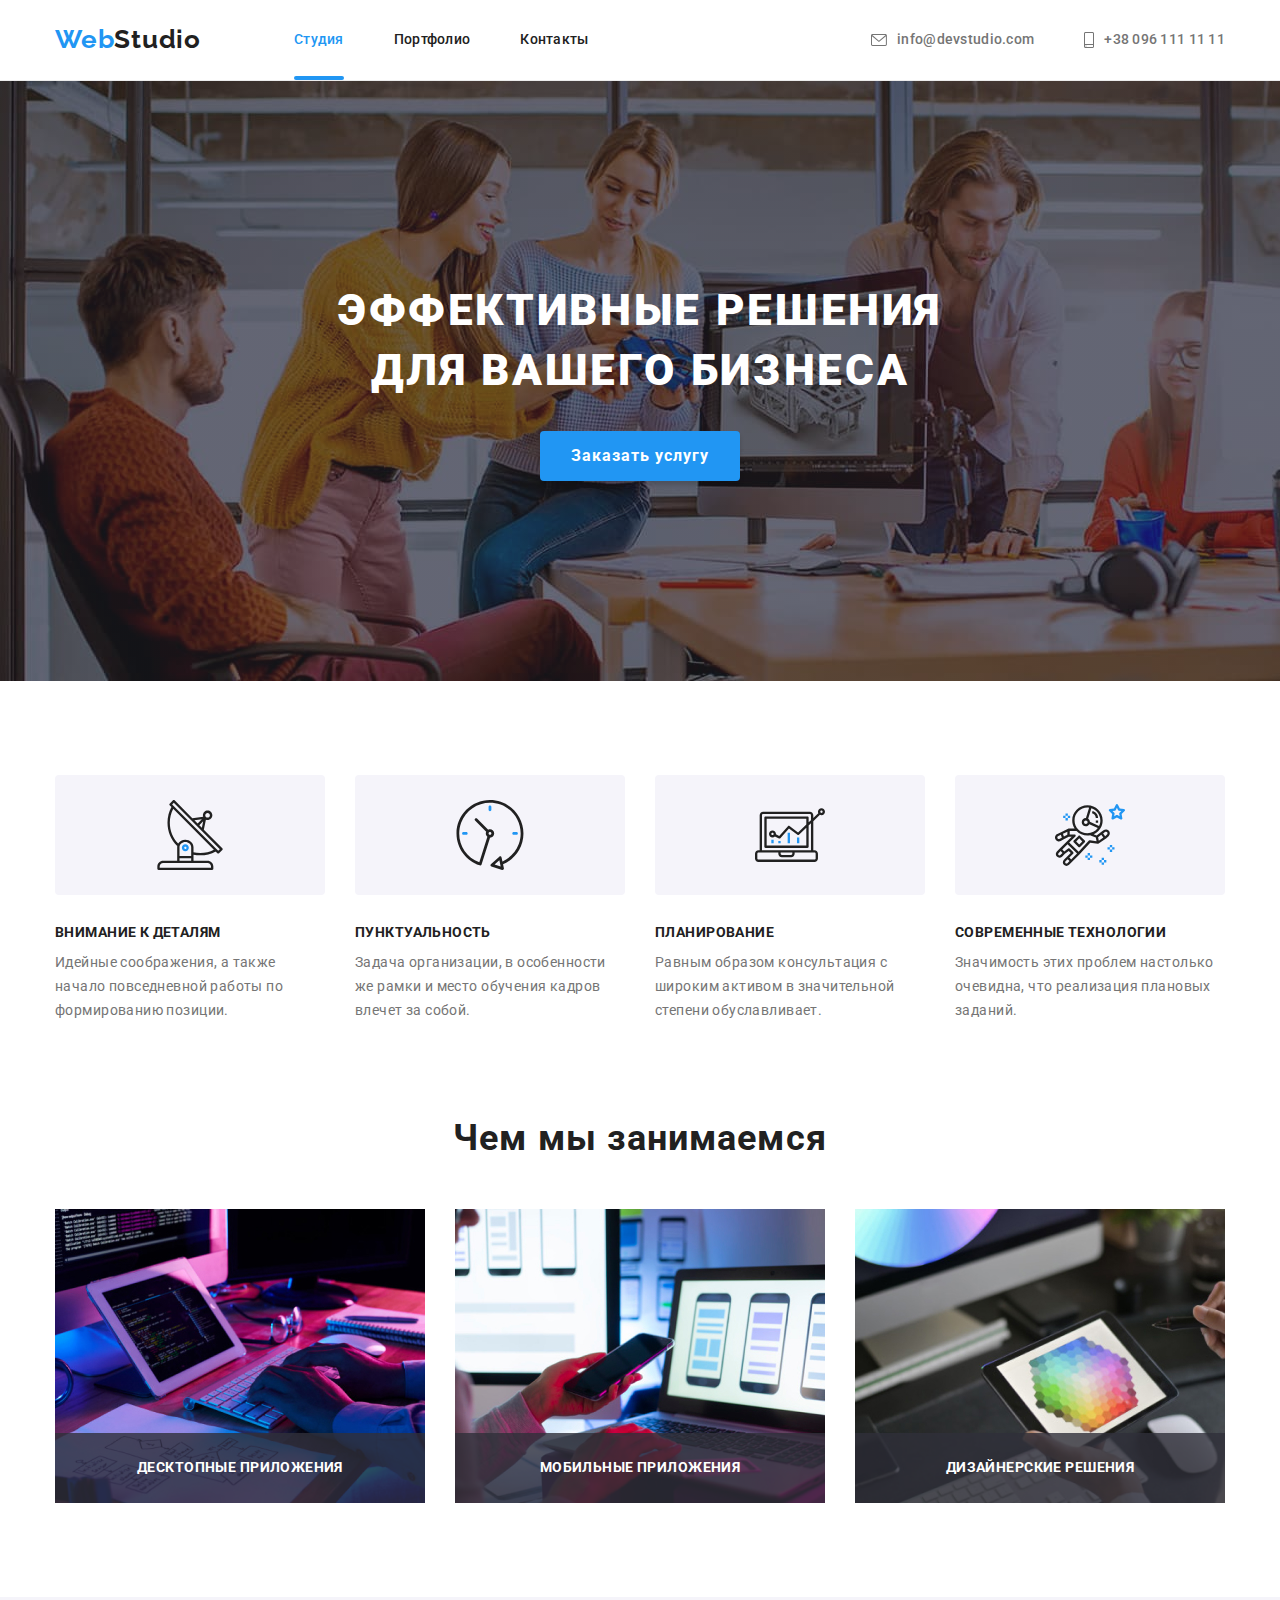
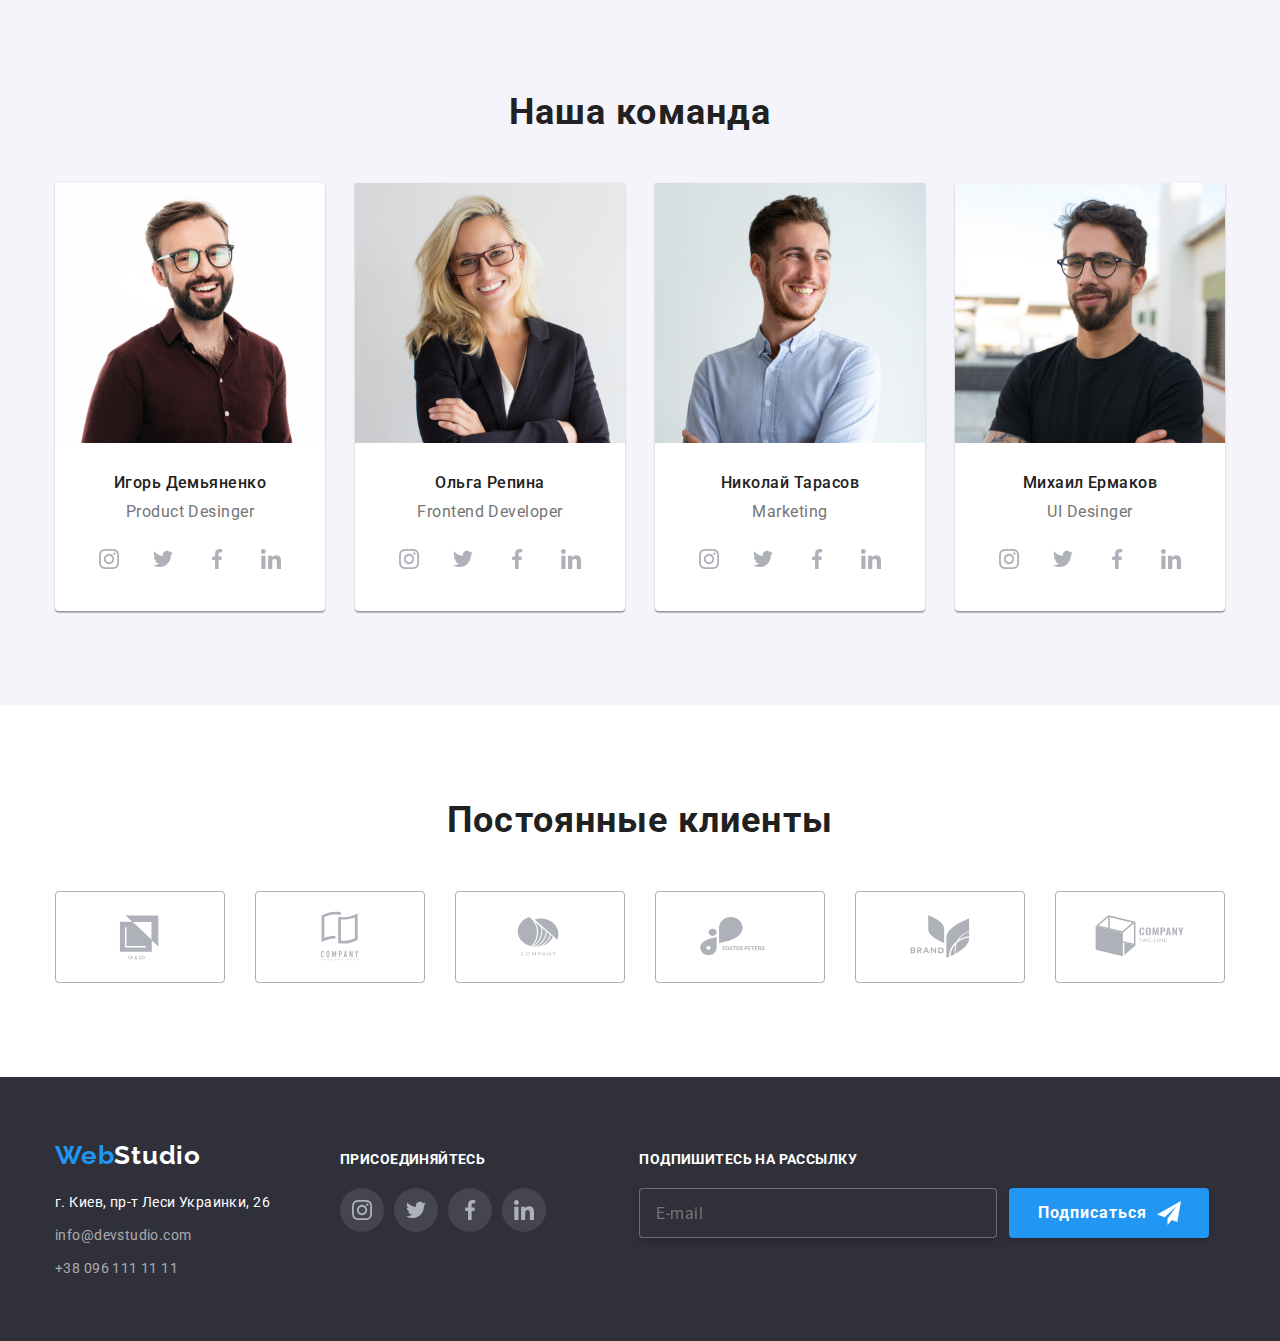
==== commit 453caeb9: "БЕМ" ====
--- a/index.html
+++ b/index.html
@@ -9,27 +9,27 @@
         <link rel="preconnect" href="https://fonts.gstatic.com" crossorigin>
         <link href="https://fonts.googleapis.com/css2?family=Raleway:wght@700&family=Roboto:wght@400;500;700;900&display=swap" rel="stylesheet">
         <link rel="stylesheet" href="https://cdn.jsdelivr.net/npm/modern-normalize@1.1.0/modern-normalize.min.css">
-        <link rel="stylesheet" href="./css/styles.css">
+        <link rel="stylesheet" href="./css/main.min.css">
     </head>
     <body> 
         <!--=================== HEDER ==================== -->
         <header class="header">
-            <div class="container heder-container">
-                <nav class="header-navigation">
-                    <a href="/" class="link header-logo">Web<span class="header-studio">Studio</span> </a>
-                    <ul class="list header-list">
-                        <li class="header-item"><a class="link header-link current"  href="./index.html">Студия</a></li>
-                        <li class="header-item"><a class="link header-link" href="./portfolio.html">Портфолио</a></li>
-                        <li class="header-item"><a class="link header-link" href="">Контакты</a></li>
+            <div class="container heder__container">
+                <nav class="nav">
+                    <a href="/" class="link logo nav__logo">Web<span class="nav__studio">Studio</span> </a>
+                    <ul class="list nav__list">
+                        <li class="nav__item"><a class="link nav__link current"  href="./index.html">Студия</a></li>
+                        <li class="nav__item"><a class="link nav__link" href="./portfolio.html">Портфолио</a></li>
+                        <li class="nav__item"><a class="link nav__link" href="">Контакты</a></li>
                     </ul>
                 </nav>              
                 <ul class="list contact-list">
-                    <li class="contact-item"><a href="mailto:info@devstudio.com" class="link contact-link">
-                        <svg class="envelope-icon" width="16" height="12">
+                    <li class="contact-list__item"><a href="mailto:info@devstudio.com" class="link contact-list__link">
+                        <svg class="contact-list__icon" width="16" height="12">
                         <use href="./images/icons.svg#icon-envelope"></use>
                     </svg>info@devstudio.com</a></li>
-                    <li class="contact-item"><a href="tel:+380961111111" class="link contact-link">
-                        <svg class="smartphone-icon" width="10" height="16">
+                    <li class="contact-list__item"><a href="tel:+380961111111" class="link contact-list__link">
+                        <svg class="contact-list__icon" width="10" height="16">
                         <use href="./images/icons.svg#icon-smartphone"></use>
                     </svg>+38 096 111 11 11</a></li>
                 </ul>
@@ -39,70 +39,70 @@
             <!--=================== HERO ==================== -->          
             <section class="hero">
                 <div class="container">   
-                    <h1 class="hero-title">Эффективные решения для вашего бизнеса</h1>                
-                    <button type="button" class="hero-btn" data-modal-open>Заказать услугу</button>
+                    <h1 class="hero__title">Эффективные решения для вашего бизнеса</h1>                
+                    <button type="button" class="btn hero__btn" data-modal-open>Заказать услугу</button>
                 </div>  
             </section>  
-            <!--=================== DIFFERENCES ==================== -->  
-            <section class="differences section">
-                <div class="container">
-                    <h2 class="visually-hidden" >Наша особенность</h2>
-                    <ul class="list differences-list">
-                        <li class="differences-item">
-                            <a href="" class="differences-link">
-                                <svg class="differences-icon" width="70" height="70">
+            <!--=================== FEATURE ==================== -->  
+            <section class="section feature">
+                <div class="сontainer feature__container ">
+                    <h2 class="visually-hidden">Наша особенность</h2>
+                    <ul class="list feature__list">
+                        <li class="feature__item">
+                            <a href="" class="feature__link">
+                                <svg class="feature__icon" width="70" height="70">
                                     <use href="./images/icons.svg#icon-antenna"></use>
                                 </svg> 
                             </a>
-                            <h3 class="differences-title">Внимание к деталям</h3>
-                            <p class="differences-after-title" >Идейные соображения, а также начало повседневной работы по формированию позиции.</p>
-                        </li>
-                        <li class="differences-item">
-                            <a href="" class="differences-link">
-                                <svg class="differences-icon" width="70" height="70">
+                            <h3 class="feature__title">Внимание к деталям</h3>
+                            <p class="feature__description" >Идейные соображения, а также начало повседневной работы по формированию позиции.</p>
+                        </li>
+                        <li class="feature__item">
+                            <a href="" class="feature__link">
+                                <svg class="feature__icon" width="70" height="70">
                                     <use href="./images/icons.svg#icon-clock"></use>
                                 </svg> 
                             </a>
-                            <h3 class="differences-title">Пунктуальность</h3>
-                            <p class="differences-after-title">Задача организации, в особенности же рамки и место обучения кадров влечет за собой.</p>     
-                        </li>
-                        <li class="differences-item">
-                            <a href="" class="differences-link">
-                                <svg class="differences-icon" width="70" height="70">
+                            <h3 class="feature__title">Пунктуальность</h3>
+                            <p class="feature__description">Задача организации, в особенности же рамки и место обучения кадров влечет за собой.</p>     
+                        </li>
+                        <li class="feature__item">
+                            <a href="" class="feature__link">
+                                <svg class="feature__icon" width="70" height="70">
                                     <use href="./images/icons.svg#icon-diagram"></use>
                                 </svg> 
                             </a>
-                            <h3 class="differences-title">Планирование</h3>
-                            <p class="differences-after-title">Равным образом консультация с широким активом в значительной степени обуславливает.</p>                  
-                        </li>
-                        <li class="differences-item">
-                            <a href="" class="differences-link">
-                                <svg class="differences-icon" width="70" height="70">
+                            <h3 class="feature__title">Планирование</h3>
+                            <p class="feature__description">Равным образом консультация с широким активом в значительной степени обуславливает.</p>                  
+                        </li>
+                        <li class="feature__item">
+                            <a href="" class="feature__link">
+                                <svg class="feature__icon" width="70" height="70">
                                     <use href="./images/icons.svg#icon-astronaut"></use>
                                 </svg> 
                             </a>
-                            <h3 class="differences-title">Современные технологии</h3>
-                            <p class="differences-after-title">Значимость этих проблем настолько очевидна, что реализация плановых заданий.</p>
+                            <h3 class="feature__title">Современные технологии</h3>
+                            <p class="feature__description">Значимость этих проблем настолько очевидна, что реализация плановых заданий.</p>
                         </li>
                     </ul> 
                 </div>
             </section>
             <!--=================== WORK ==================== --> 
-            <section class="work section">
+            <section class="section work__section">
                 <div class="container">
-                    <h2 class="work-title">Чем мы занимаемся</h2>
-                    <ul class="list work-list">
-                        <li class="work-item">
+                    <h2 class="work__title">Чем мы занимаемся</h2>
+                    <ul class="list work__list">
+                        <li class="work__item">
                             <img src="./images/картинка1.jpg" alt="картинка 1" width="370" height="294">
-                            <h2 class="work-after-title">Десктопные приложения</h2>
-                        </li>
-                        <li class="work-item">
+                            <h2 class="work__after-title">Десктопные приложения</h2>
+                        </li>
+                        <li class="work__item">
                             <img src="./images/картинка2.jpg" alt="картинка 2" width="370" height="294">
-                            <h2 class="work-after-title">Мобильные приложения</h2>
-                        </li>
-                        <li class="work-item">
+                            <h2 class="work__after-title">Мобильные приложения</h2>
+                        </li>
+                        <li class="work__item">
                             <img src="./images/картинка3.jpg" alt="картинка 3" width="370" height="294">
-                            <h2 class="work-after-title">Дизайнерские решения</h2>
+                            <h2 class="work__after-title">Дизайнерские решения</h2>
                         </li>
                     </ul>
                 </div>
@@ -318,7 +318,7 @@
         <footer class="footer"> 
             <div class="container footer-container">
                 <div>
-                    <a href="/" class="link footer-logo">Web<span class="footer-studio">Studio</span> </a>
+                    <a href="/" class="link logo footer-logo">Web<span class="footer-studio">Studio</span> </a>
                     <address>
                         <ul class="list footer-list">
                             <li class="footer-item"><a href="" class="link footer-adress">г. Киев, пр-т Леси Украинки, 26</a></li>
@@ -366,7 +366,7 @@
                         <label for="footer-mail">
                             <input type="email" name="mail" id="footer-mail" placeholder="E-mail" class="footer-mail-input" />
                         </label>   
-                        <button type="submit" class="footer-btn-subscribe">Подписаться<svg class="footer-btn-icon" width="24" height="24">
+                        <button type="submit" class="btn footer-btn-subscribe">Подписаться<svg class="footer-btn-icon" width="24" height="24">
                             <use href="./images/icons.svg#icon-send"></use> 
                         </svg></button>   
                     </form>    
@@ -423,7 +423,7 @@
                     </div>  -->
                     
                     <div class="check-box">
-                        <input type="checkbox" name="policy" id="policy" class="check-input"/>
+                        <input type="checkbox" name="policy" id="policy" class="check-input "/>
                         <label for="policy" class="check-text">
                             <span class="check-item">
                                 <svg class="check-icon" width="11" height="8"> 
@@ -436,7 +436,7 @@
                         </label>
                     </div>
 
-                    <button type="submit" class="modal-btn-send">Отправить</button>
+                    <button type="submit" class="btn modal-btn-send">Отправить</button>
                 </form>
             </div>
         </div>
--- a/css/main.min.css
+++ b/css/main.min.css
@@ -0,0 +1,2 @@
+:root{--main-title-color:#FFFFFF;--second-title-color:#212121;--main-text-color:#757575;--contacts-color:rgba(255, 255, 255, 0.6);--accent-color:#2196F3;--main-background:#FFFFFF;--second-background:#2F303A;--third-background:#F5F4FA;--header-background:#FFFFFF;--footer-background:#2F303A;--main-social-color:#AFB1B8;--sekond-social-color:#FFFFFF;--main-icon-modal-color:#212121}.visually-hidden{position:absolute;white-space:nowrap;width:1px;height:1px;overflow:hidden;border:0;padding:0;clip:rect(0 0 0 0);clip-path:inset(50%);margin:-1px}p,h1,h2,h3,h4,h5,h6{margin:0}button{cursor:pointer;font-family:inherit;display:block;border-style:none}body{font-family:'Roboto', sans-serif;background-color:var(--main-background);color:var(--main-text-color);font-size:14px;letter-spacing:0.03em}img{display:block;max-width:100%;height:auto}.list{padding:0;margin:0;list-style:none}.link{text-decoration:none}.container{margin-left:auto;margin-right:auto;padding:0 15px;width:1200px}.section{padding-top:94px;padding-bottom:94px}.logo{font-family:Raleway;font-weight:700;font-size:26px;line-height:1.19;letter-spacing:0.03em;color:var(--accent-color)}.btn{min-width:200px;height:50px;padding:0;border-radius:4px;box-shadow:0px 4px 4px rgba(0,0,0,0.15);background:var(--accent-color);font-weight:700;font-size:16px;line-height:1.87;letter-spacing:0.06em;color:var(--main-title-color);align-items:center;justify-content:center}.baсkdrop.is-hidden{visibility:hidden;pointer-events:none;opacity:0}.baсkdrop{position:fixed;top:0;left:0;width:100%;height:100%;background-color:rgba(0,0,0,0.5);opacity:1;visibility:visible;transition:opacity 250ms cubic-bezier(0.4, 0, 0.2, 1),visibility 250ms cubic-bezier(0.4, 0, 0.2, 1)}.modal{position:absolute;width:528px;min-height:581px;left:50%;top:50%;transform:translate(-50%, -50%);background-color:var(--main-background);box-shadow:0px 1px 3px rgba(0,0,0,0.12),0px 1px 1px rgba(0,0,0,0.14),0px 2px 1px rgba(0,0,0,0.2);border-radius:4px;padding:40px}.modal-btn{position:fixed;top:8px;right:8px;width:30px;height:30px;border-radius:50%;background:var(--main-background);border:1px solid rgba(0,0,0,0.1);display:flex;align-items:center;justify-content:center}.btn-close{fill:black;transition:fill 250ms cubic-bezier(0.4, 0, 0.2, 1)}.btn-close:hover{fill:var(--accent-color)}.modal-title{font-weight:700;font-size:20px;line-height:1.15;text-align:center;letter-spacing:0.03em;color:var(--second-title-color);margin-bottom:12px}.form-data{margin-bottom:10px}.form-data-text{font-weight:400;font-size:12px;line-height:1.17;letter-spacing:0.01em;color:var(--main-text-color)}.form-icon-position{position:relative}.form-data-icon{position:absolute;left:15px;top:50%;transform:translateY(-50%);fill:var(--main-icon-modal-color);cursor:pointer;transition:fill 250ms cubic-bezier(0.4, 0, 0.2, 1)}.form-data-icon:hover,.form-data-icon:focus{fill:var(--accent-color)}.form-data-input:hover+.form-data-icon,.form-data-input:focus+.form-data-icon{fill:var(--accent-color)}.form-data-input{margin-top:4px;padding-left:42px;width:100%;height:40px;border:1px solid rgba(33,33,33,0.2);box-sizing:border-box;border-radius:4px;cursor:pointer;transition:border 250ms cubic-bezier(0.4, 0, 0.2, 1)}.form-data-input:hover,.form-data-input:focus{border:1px solid var(--accent-color);outline:none}.comment{margin-bottom:20px}.comment textarea{margin-top:4px;width:100%;height:120px;border:1px solid rgba(33,33,33,0.2);box-sizing:border-box;border-radius:4px;padding:12px 16px;resize:none;font-weight:400;font-size:14px;line-height:1.14;letter-spacing:0.01em;color:rgba(117,117,117,0.5)}.comment textarea::placeholder{font-weight:400;font-size:12px;line-height:1.17;letter-spacing:0.01em;color:rgba(117,117,117,0.5)}.contract{color:var(--accent-color);margin-left:4px}.check-text{font-weight:400;font-size:14px;line-height:1.71;letter-spacing:0.03em;color:var(--main-text-color);display:flex;position:relative;align-items:center;justify-content:center}.check-item{width:16px;height:15px;border:2px solid #000000;border-radius:2px;margin-right:7px;display:flex;align-items:center;justify-content:center}.check-input:focus+.check-text .check-item{border:2px solid var(--accent-color)}.check-input:checked+.check-text .check-item{background-color:var(--accent-color);border:transparent}.check-input{appearance:none}.check-icon{fill:#ffffff}.modal-btn-send{margin-left:auto;margin-right:auto;margin-top:30px}.header{border-bottom:1px solid #ECECEC;background-color:var(--header-background)}.heder__container{display:flex;align-items:center}.nav{display:flex;align-items:center}.nav__logo{margin-right:93px;padding-top:24px;padding-bottom:25px}.nav__studio{color:var(--second-title-color)}.nav__list{display:flex}.nav__item:not(:last-child){margin-right:50px}.nav__link{padding-top:32px;padding-bottom:32px;display:block;font-style:normal;font-weight:500;font-size:14px;line-height:1.14;letter-spacing:0.02em;color:var(--second-title-color);position:relative;transition:color 250ms cubic-bezier(0.4, 0, 0.2, 1)}.nav__link:hover,.nav__link:focus{color:var(--accent-color)}.current{color:var(--accent-color)}.current::after{content:"";display:block;position:absolute;width:100%;height:4px;bottom:0;background:var(--accent-color);border-radius:2px}.contact-list{display:flex;margin-left:auto}.contact-list__item:not(:last-child){margin-right:50px}.contact-list__link{display:flex;align-items:center;padding-top:32px;padding-bottom:32px;font-weight:500;font-size:14px;line-height:1.14;letter-spacing:0.02em;color:var(--main-text-color);transition:color 250ms cubic-bezier(0.4, 0, 0.2, 1)}.contact-list__link:hover,.contact-list__link:focus{color:var(--accent-color)}.contact-list__icon{margin-right:10px;fill:currentColor}.hero{background-color:var(--second-background);background-image:linear-gradient(rgba(47,48,58,0.4), rgba(47,48,58,0.4)),url(../images/hero.jpg);max-width:1600px;padding-top:200px;padding-bottom:200px;margin:0 auto;background-repeat:no-repeat;background-size:cover;height:600px}.hero__title{width:696px;height:120px;margin-left:auto;margin-right:auto;text-align:center;text-transform:uppercase;font-weight:900;font-size:44px;line-height:1.36;letter-spacing:0.06em;color:var(--main-title-color)}.hero__btn{margin-left:auto;margin-right:auto;margin-top:30px}.feature__list{display:flex;justify-content:center}.feature__item+.feature__item{margin-left:30px}.feature__link{display:flex;padding:25px 100px;background:var(--third-background);border-radius:4px}.feature__title{text-transform:uppercase;margin-top:30px;font-weight:700;font-size:14px;line-height:1.14;letter-spacing:0.03em;color:var(--second-title-color)}.feature__description{width:270px;font-weight:400;font-size:14px;line-height:1.71;letter-spacing:0.03em;margin-top:10px}.work__section{padding-top:0px}.work__title{text-align:center;margin-bottom:50px;font-weight:700;font-size:36px;line-height:1.17;letter-spacing:0.03em;color:var(--second-title-color)}.work__list{display:flex;margin-right:-30px}.work__item{flex-basis:calc(100% / 3 -30px);margin-right:30px;position:relative}.work__after-title{font-weight:700;font-size:14px;line-height:1.14;letter-spacing:0.03em;text-transform:uppercase;background-color:rgba(47,48,58,0.8);color:var(--main-title-color);display:flex;align-items:center;justify-content:center;width:100%;height:70px;position:absolute;bottom:0}.command{background-color:var(--third-background)}.command-title{text-align:center;margin-bottom:50px;font-weight:700;font-size:36px;line-height:1.17;letter-spacing:0.03em;color:var(--second-title-color)}.command-list{display:flex;margin-right:-30px}.command-item{width:270px;padding-bottom:30px;flex-basis:calc(100% / 4 -30px);margin-right:30px;background-color:var(--main-background);box-shadow:0px 1px 3px rgba(0,0,0,0.12),0px 1px 1px rgba(0,0,0,0.14),0px 2px 1px rgba(0,0,0,0.2);border-radius:0px 0px 4px 4px}.command-name{text-align:center;margin-top:30px;margin-bottom:10px;font-weight:500;font-size:16px;line-height:1.19;letter-spacing:0.03em;color:var(--second-title-color)}.command-after-title{font-weight:400;font-size:16px;line-height:1.19;letter-spacing:0.03em;color:var(--main-text-color);text-align:center;margin-bottom:16px}.command-social-list{display:flex;justify-content:center}.command-social-item{width:44px;height:44px}.command-social-item+.command-social-item{margin-left:10px}.command-social-link{width:100%;height:100%;border-radius:50%;display:flex;align-items:center;justify-content:center;color:var(--main-social-color);transition:color 250ms cubic-bezier(0.4, 0, 0.2, 1),background-color 250ms cubic-bezier(0.4, 0, 0.2, 1)}.command-social-link:hover,.command-social-link:focus{background-color:var(--accent-color);color:var(--sekond-social-color)}.command-social-icon{fill:currentColor}.clients-title{margin-bottom:50px;font-weight:700;font-size:36px;line-height:1.17;text-align:center;letter-spacing:0.03em;color:var(--second-title-color)}.clients-list{display:flex}.clients-item{width:170px;height:92px}.clients-item+.clients-item{margin-left:30px}.clients-link{width:100%;height:100%;border:1px solid #AFB1B8;box-sizing:border-box;border-radius:4px;display:flex;align-items:center;justify-content:center;color:var(--main-social-color);transition:color 250ms cubic-bezier(0.4, 0, 0.2, 1),border 250ms cubic-bezier(0.4, 0, 0.2, 1)}.clients-link:hover,.clients-link:focus{border:1px solid var(--accent-color);color:var(--accent-color)}.clients-icon{fill:currentColor}.footer{background-color:var(--footer-background);max-width:1600px;padding-top:60px;padding-bottom:60px}.footer-container{display:flex;align-items:baseline}.footer-logo{margin-bottom:20px;display:block}.footer-studio{color:var(--main-title-color)}.footer-item:not(:last-child){margin-bottom:9px}.footer-adress{font-style:normal;font-weight:400;font-size:14px;line-height:1.71;letter-spacing:0.03em;color:var(--main-title-color);transition-property:color;transition-duration:250ms;transition-timing-function:cubic-bezier(0.4, 0, 0.2, 1)}.footer-adress:hover,.footer-adress:focus{color:var(--accent-color)}.footer-link{font-style:normal;font-weight:400;font-size:14px;line-height:1.71;letter-spacing:0.03em;color:var(--contacts-color);transition-property:color;transition-duration:250ms;transition-timing-function:cubic-bezier(0.4, 0, 0.2, 1)}.footer-link:hover,.footer-link:focus{color:var(--accent-color)}.footer-social{margin-left:70px;margin-top:15px}.footer-social-title{display:flex;justify-content:center;margin-bottom:20px;margin-right:61px;color:var(--main-title-color);font-weight:700;font-size:14px;line-height:1.14;letter-spacing:0.03em;text-transform:uppercase}.footer-social-list{display:flex;justify-content:center}.footer-social-item{width:44px;height:44px}.footer-social-item+.footer-social-item{margin-left:10px}.footer-social-link{width:100%;height:100%;background-color:rgba(255,255,255,0.1);border-radius:50%;display:flex;align-items:center;justify-content:center;color:var(--main-social-color);transition:color 250ms cubic-bezier(0.4, 0, 0.2, 1),background-color 250ms cubic-bezier(0.4, 0, 0.2, 1)}.footer-social-link:hover,.footer-social-link:focus{background-color:var(--accent-color);color:var(--sekond-social-color)}.footer-social-icon{fill:currentColor}.footer-mailing-title{font-weight:700;font-size:14px;line-height:1.14;letter-spacing:0.03em;text-transform:uppercase;color:var(--main-title-color);margin-left:93px;margin-bottom:20px}.footer-mailing-form{display:flex}.footer-mail-input{margin-left:93px;margin-right:12px;width:358px;height:50px;padding:0;padding-left:16px;border:1px solid rgba(255,255,255,0.3);box-sizing:border-box;filter:drop-shadow(0px 4px 4px rgba(0,0,0,0.15));border-radius:4px;background-color:var(--footer-background);font-weight:400;font-size:16px;line-height:1.25;align-items:center;letter-spacing:0.03em;color:var(--main-background)}.footer-btn-subscribe{display:flex}.footer-btn-icon{margin-left:10px}.porfolio-list{display:flex;justify-content:center;margin-bottom:50px}.porfolio-item:not(:last-child){margin-right:8px}.porfolio-btn{padding:6px 22px;border-radius:4px;font-weight:500;font-size:16px;line-height:1.62;letter-spacing:0.03em;color:#212121;background-color:#F5F4FA;transition:color 250ms cubic-bezier(0.4, 0, 0.2, 1),background-color 250ms cubic-bezier(0.4, 0, 0.2, 1),box-shadow 250ms cubic-bezier(0.4, 0, 0.2, 1)}.porfolio-btn:hover,.porfolio-btn:focus{box-shadow:0px 3px 1px rgba(0,0,0,0.1),0px 1px 2px rgba(0,0,0,0.08),0px 2px 2px rgba(0,0,0,0.12);border-radius:4px;color:#FFFFFF;background-color:var(--accent-color)}.project-list{display:flex;flex-wrap:wrap}.project-item{border:1px solid #EEEEEE;width:370px;margin-right:30px;margin-bottom:30px}.project-item:hover,.project-item:focus{border:1px solid #EEEEEE;box-sizing:border-box;box-shadow:0px 1px 1px rgba(0,0,0,0.12),0px 4px 4px rgba(0,0,0,0.06),1px 4px 6px rgba(0,0,0,0.16);transition:box-shadow 250ms cubic-bezier(0.4, 0, 0.2, 1)}.project-item:hover .overlay,.project-item:focus .overlay{transform:translateY(0)}.project-item:nth-child(3n){margin-right:0}.project-item:nth-last-child(-n+3){margin-bottom:0}.box{position:relative;overflow:hidden}.overlay{position:absolute;top:0;left:0;width:100%;height:100%;transform:translateY(101%);transition:transform 250ms cubic-bezier(0.4, 0, 0.2, 1)}.description{font-weight:400;font-size:18px;line-height:1.56;letter-spacing:0.03em;background-color:var(--accent-color);color:var(--main-background);padding:63px 24px}.project-type{padding-top:20px;padding-right:24px;padding-bottom:20px;padding-left:24px}.project-title{margin-bottom:4px;font-weight:700;font-size:18px;line-height:2.0;letter-spacing:0.06em;color:var(--second-title-color)}.project-after-title{font-weight:400;font-size:16px;line-height:1.87;letter-spacing:0.03em;color:var(--main-text-color)}
+/*# sourceMappingURL=main.min.css.map */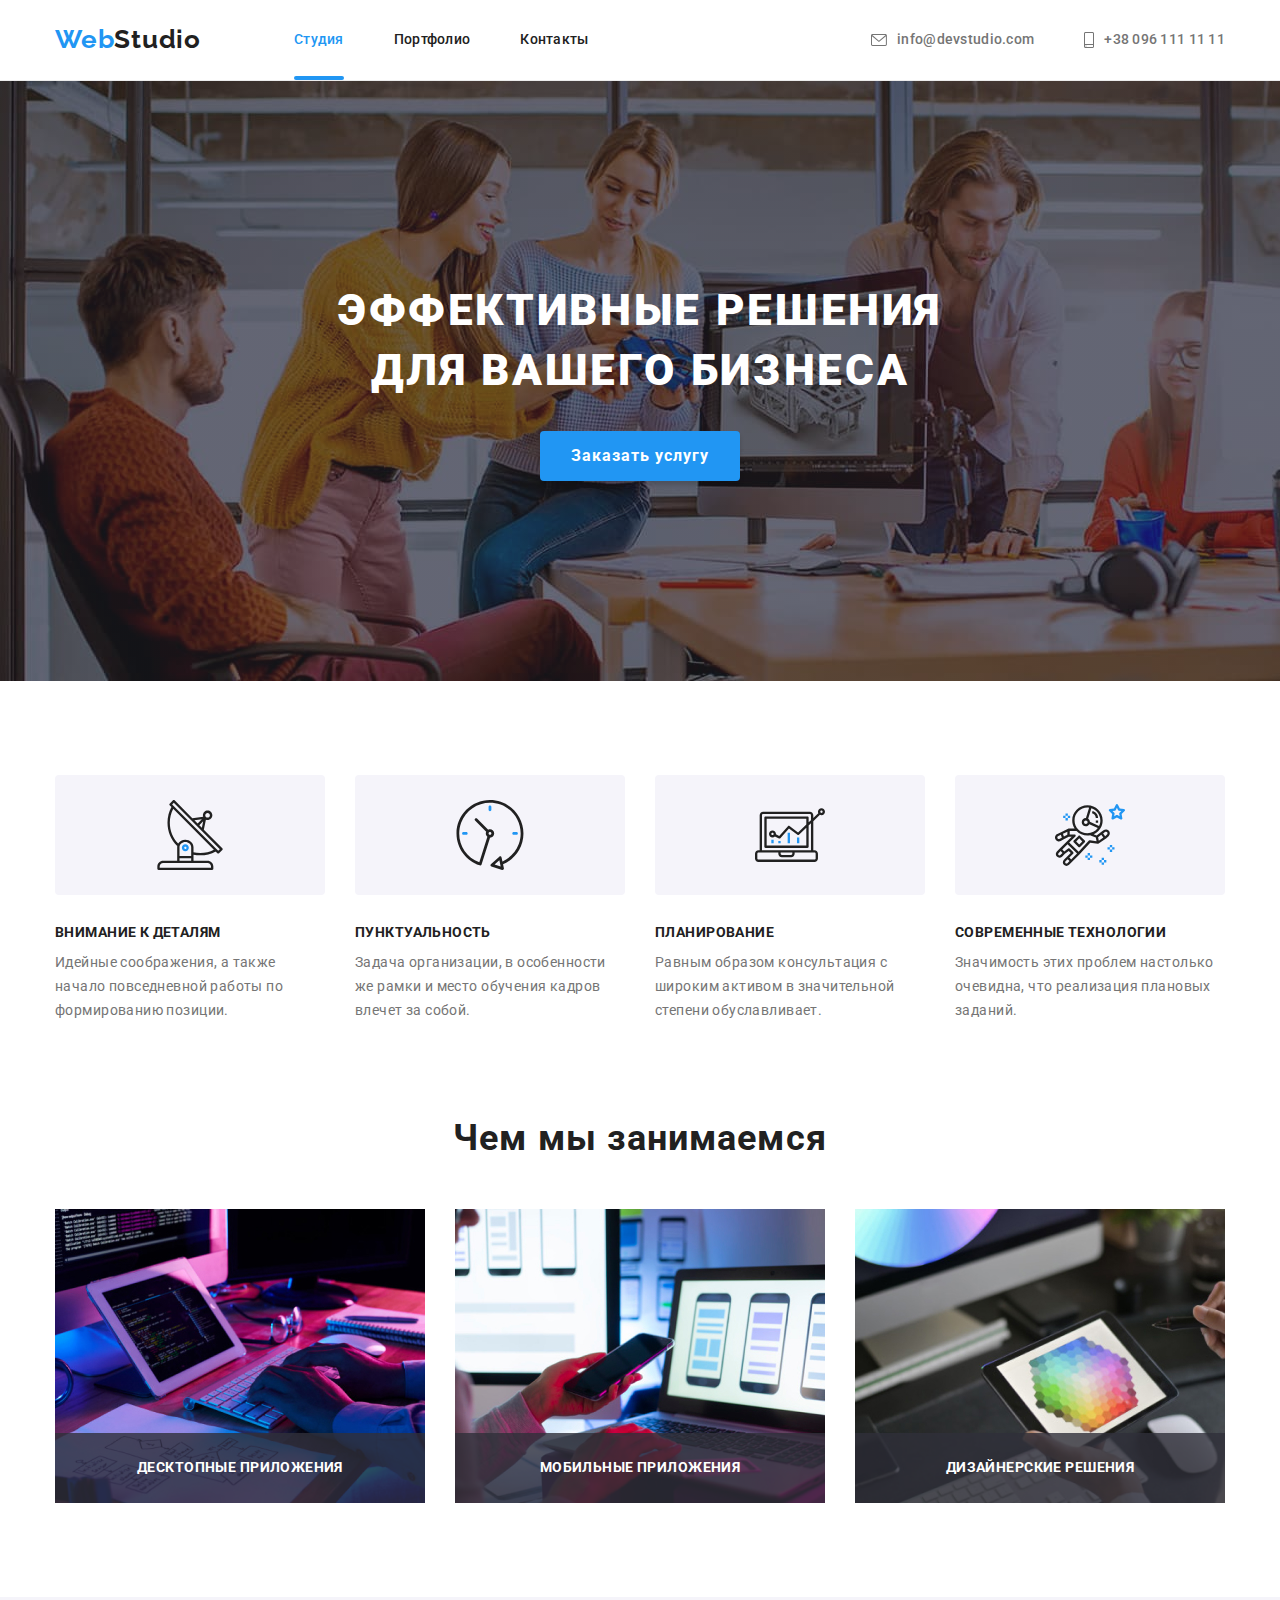
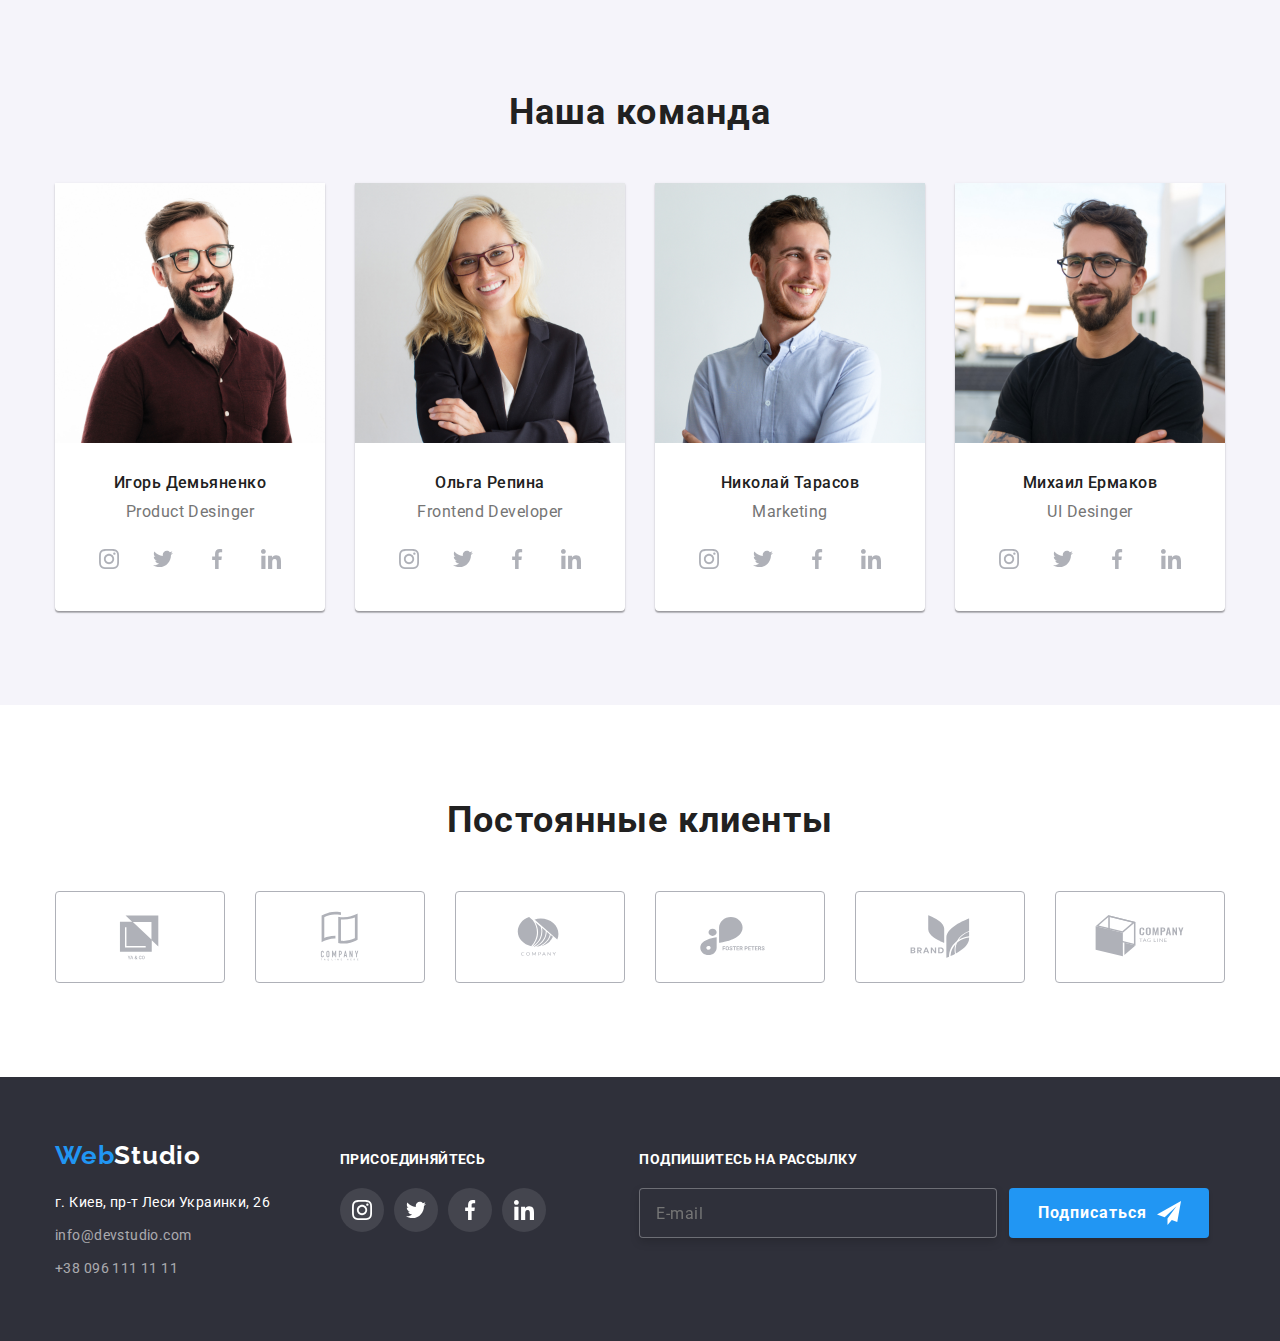
==== commit 067083f5: "Подправил цвет в  social-list__link" ====
--- a/index.html
+++ b/index.html
@@ -108,40 +108,40 @@
                 </div>
             </section> 
             <!--=================== COMMAND ==================== --> 
-            <section class="command section">
+            <section class="section command ">
                 <div class="container">
-                    <h2 class="command-title">Наша команда</h2>
-                    <ul class="list command-list">
-                        <li class="command-item">
+                    <h2 class="command__title">Наша команда</h2>
+                    <ul class="list command__list">
+                        <li class="command__item">
                             <img src="./images/ИгорьДемьяненко.jpg" alt="Игорь Демьяненко" width="270" height="260">
                             <div>
-                                <h3 class="command-name">Игорь Демьяненко</h3>
-                                <p class="command-after-title">Product Desinger</p>
-                                <ul class="command-social-list list">
-                                    <li class="command-social-item">
-                                        <a class="command-social-link" href="">
-                                            <svg class="command-social-icon" width="20" height="20">
+                                <h3 class="command__name">Игорь Демьяненко</h3>
+                                <p class="command__after-title">Product Desinger</p>
+                                <ul class="list social-list">
+                                    <li class="social-list__item">
+                                        <a class="social-list__link social-list__link--grey" href="">
+                                            <svg class="social-list__icon" width="20" height="20">
                                                 <use href="./images/icons.svg#icon-instagram"></use> 
                                             </svg>
                                         </a>
                                     </li>
-                                    <li class="command-social-item">
-                                        <a class="command-social-link" href="">
-                                            <svg class="command-social-icon" width="20" height="20">
+                                    <li class="social-list__item">
+                                        <a class="social-list__link social-list__link--grey" href="">
+                                            <svg class="social-list__icon" width="20" height="20">
                                                 <use href="./images/icons.svg#icon-twitter"></use>   
                                             </svg>
                                         </a>
                                     </li>
-                                    <li class="command-social-item">
-                                        <a class="command-social-link" href="">
-                                            <svg class="command-social-icon" width="20" height="20">
+                                    <li class="social-list__item">
+                                        <a class="social-list__link social-list__link--grey" href="">
+                                            <svg class="social-list__icon" width="20" height="20">
                                                 <use href="./images/icons.svg#icon-facebook"></use>
                                             </svg>        
                                         </a>
                                     </li>
-                                    <li class="command-social-item">
-                                        <a class="command-social-link" href="">
-                                            <svg class="command-social-icon" width="20" height="20">
+                                    <li class="social-list__item">
+                                        <a class="social-list__link social-list__link--grey" href="">
+                                            <svg class="social-list__icon" width="20" height="20">
                                                 <use href="./images/icons.svg#icon-linkedin"></use>
                                             </svg>                         
                                         </a>
@@ -149,36 +149,36 @@
                                 </ul>
                             </div>
                         </li> 
-                        <li class="command-item">
+                        <li class="command__item">
                             <img src="./images/ОльгаРепина.jpg" alt="Ольга Репина" width="270" height="260">
                             <div>
-                                <h3 class="command-name">Ольга Репина</h3>
-                                <p class="command-after-title">Frontend Developer</p>
-                                <ul class="command-social-list list">
-                                    <li class="command-social-item">
-                                        <a class="command-social-link" href="">
-                                            <svg class="command-social-icon" width="20" height="20">
+                                <h3 class="command__name">Ольга Репина</h3>
+                                <p class="command__after-title">Frontend Developer</p>
+                                <ul class="list social-list">
+                                    <li class="social-list__item">
+                                        <a class="social-list__link social-list__link--grey" href="">
+                                            <svg class="social-list__icon" width="20" height="20">
                                                 <use href="./images/icons.svg#icon-instagram"></use> 
                                             </svg>
                                         </a>
                                     </li>
-                                    <li class="command-social-item">
-                                        <a class="command-social-link" href="">
-                                            <svg class="command-social-icon" width="20" height="20">
+                                    <li class="social-list__item">
+                                        <a class="social-list__link social-list__link--grey" href="">
+                                            <svg class="social-list__icon" width="20" height="20">
                                                 <use href="./images/icons.svg#icon-twitter"></use>   
                                             </svg>
                                         </a>
                                     </li>
-                                    <li class="command-social-item">
-                                        <a class="command-social-link" href="">
-                                            <svg class="command-social-icon" width="20" height="20">
+                                    <li class="social-list__item">
+                                        <a class="social-list__link social-list__link--grey" href="">
+                                            <svg class="social-list__icon" width="20" height="20">
                                                 <use href="./images/icons.svg#icon-facebook"></use>
                                             </svg>        
                                         </a>
                                     </li>
-                                    <li class="command-social-item">
-                                        <a class="command-social-link" href="">
-                                            <svg class="command-social-icon" width="20" height="20">
+                                    <li class="social-list__item">
+                                        <a class="social-list__link social-list__link--grey" href="">
+                                            <svg class="social-list__icon" width="20" height="20">
                                                 <use href="./images/icons.svg#icon-linkedin"></use>
                                             </svg>                         
                                         </a>
@@ -186,36 +186,36 @@
                                 </ul>
                             </div>
                         </li>
-                        <li class="command-item">
+                        <li class="command__item">
                             <img src="./images/НиколайТарасов.jpg" alt="Николай Тарасов" width="270" height="260">
                             <div>
-                                <h3 class="command-name">Николай Тарасов</h3>
-                                <p class="command-after-title">Marketing</p>
-                                <ul class="command-social-list list">
-                                    <li class="command-social-item">
-                                        <a class="command-social-link" href="">
-                                            <svg class="command-social-icon" width="20" height="20">
+                                <h3 class="command__name">Николай Тарасов</h3>
+                                <p class="command__after-title">Marketing</p>
+                                <ul class="list social-list">
+                                    <li class="social-list__item">
+                                        <a class="social-list__link social-list__link--grey" href="">
+                                            <svg class="social-list__icon" width="20" height="20">
                                                 <use href="./images/icons.svg#icon-instagram"></use> 
                                             </svg>
                                         </a>
                                     </li>
-                                    <li class="command-social-item">
-                                        <a class="command-social-link" href="">
-                                            <svg class="command-social-icon" width="20" height="20">
+                                    <li class="social-list__item">
+                                        <a class="social-list__link social-list__link--grey" href="">
+                                            <svg class="social-list__icon" width="20" height="20">
                                                 <use href="./images/icons.svg#icon-twitter"></use>   
                                             </svg>
                                         </a>
                                     </li>
-                                    <li class="command-social-item">
-                                        <a class="command-social-link" href="">
-                                            <svg class="command-social-icon" width="20" height="20">
+                                    <li class="social-list__item">
+                                        <a class="social-list__link social-list__link--grey" href="">
+                                            <svg class="social-list__icon" width="20" height="20">
                                                 <use href="./images/icons.svg#icon-facebook"></use>
                                             </svg>        
                                         </a>
                                     </li>
-                                    <li class="command-social-item">
-                                        <a class="command-social-link" href="">
-                                            <svg class="command-social-icon" width="20" height="20">
+                                    <li class="social-list__item">
+                                        <a class="social-list__link social-list__link--grey" href="">
+                                            <svg class="social-list__icon" width="20" height="20">
                                                 <use href="./images/icons.svg#icon-linkedin"></use>
                                             </svg>                         
                                         </a>
@@ -223,36 +223,36 @@
                                 </ul>
                             </div>
                         </li>
-                        <li class="command-item">
+                        <li class="command__item">
                             <img src="./images/МихаилЕрмаков.jpg" alt="Михаил Ермаков" width="270" height="260">
                             <div>
-                                <h3 class="command-name">Михаил Ермаков</h3>
-                                <p class="command-after-title">UI Desinger</p>
-                                <ul class="command-social-list list">
-                                    <li class="command-social-item">
-                                        <a class="command-social-link" href="">
-                                            <svg class="command-social-icon" width="20" height="20">
+                                <h3 class="command__name">Михаил Ермаков</h3>
+                                <p class="command__after-title">UI Desinger</p>
+                                <ul class="list social-list">
+                                    <li class="social-list__item">
+                                        <a class="social-list__link social-list__link--grey" href="">
+                                            <svg class="social-list__icon" width="20" height="20">
                                                 <use href="./images/icons.svg#icon-instagram"></use> 
                                             </svg>
                                         </a>
                                     </li>
-                                    <li class="command-social-item">
-                                        <a class="command-social-link" href="">
-                                            <svg class="command-social-icon" width="20" height="20">
+                                    <li class="social-list__item">
+                                        <a class="social-list__link social-list__link--grey" href="">
+                                            <svg class="social-list__icon" width="20" height="20">
                                                 <use href="./images/icons.svg#icon-twitter"></use>   
                                             </svg>
                                         </a>
                                     </li>
-                                    <li class="command-social-item">
-                                        <a class="command-social-link" href="">
-                                            <svg class="command-social-icon" width="20" height="20">
+                                    <li class="social-list__item">
+                                        <a class="social-list__link social-list__link--grey" href="">
+                                            <svg class="social-list__icon" width="20" height="20">
                                                 <use href="./images/icons.svg#icon-facebook"></use>
                                             </svg>        
                                         </a>
                                     </li>
-                                    <li class="command-social-item">
-                                        <a class="command-social-link" href="">
-                                            <svg class="command-social-icon" width="20" height="20">
+                                    <li class="social-list__item">
+                                        <a class="social-list__link social-list__link--grey" href="">
+                                            <svg class="social-list__icon" width="20" height="20">
                                                 <use href="./images/icons.svg#icon-linkedin"></use>
                                             </svg>                         
                                         </a>
@@ -264,48 +264,48 @@
                 </div>
             </section>
         <!--=================== CLIENTS ==================== -->   
-        <section class="clients section">
+        <section class="section clients">
             <div class="container">
-                <h2 class="clients-title" >Постоянные клиенты</h2>
-                <ul class="list clients-list">
-                    <li class="clients-item">
-                        <a href="" class="clients-link">
-                            <svg class="clients-icon" width="100" height="60">
+                <h2 class="clients__title" >Постоянные клиенты</h2>
+                <ul class="list clients__list">
+                    <li class="clients__item">
+                        <a href="" class="clients__link">
+                            <svg class="clients__icon" width="100" height="60">
                                 <use href="./images/icons.svg#icon-Logo1"></use>
                             </svg> 
                         </a>
                     </li>
-                    <li class="clients-item">
-                        <a href="" class="clients-link">
-                            <svg class="clients-icon" width="100" height="60">
+                    <li class="clients__item">
+                        <a href="" class="clients__link">
+                            <svg class="clients__icon" width="100" height="60">
                                 <use href="./images/icons.svg#icon-Logo2"></use>
                             </svg> 
                         </a>
                     </li>
-                    <li class="clients-item">
-                        <a href="" class="clients-link">
-                            <svg class="clients-icon" width="100" height="60">
+                    <li class="clients__item">
+                        <a href="" class="clients__link">
+                            <svg class="clients__icon" width="100" height="60">
                                 <use href="./images/icons.svg#icon-Logo3"></use>
                             </svg> 
                         </a>
                     </li>
-                    <li class="clients-item">
-                        <a href="" class="clients-link">
-                            <svg class="clients-icon" width="100" height="60">
+                    <li class="clients__item">
+                        <a href="" class="clients__link">
+                            <svg class="clients__icon" width="100" height="60">
                                 <use href="./images/icons.svg#icon-Logo4"></use>
                             </svg> 
                         </a>
                     </li>
-                    <li class="clients-item">
-                        <a href="" class="clients-link">
-                            <svg class="clients-icon" width="100" height="60">
+                    <li class="clients__item">
+                        <a href="" class="clients__link">
+                            <svg class="clients__icon" width="100" height="60">
                                 <use href="./images/icons.svg#icon-Logo5"></use>
                             </svg> 
                         </a>
                     </li>
-                    <li class="clients-item">
-                        <a href="" class="clients-link">
-                            <svg class="clients-icon" width="100" height="60">
+                    <li class="clients__item">
+                        <a href="" class="clients__link">
+                            <svg class="clients__icon" width="100" height="60">
                                 <use href="./images/icons.svg#icon-Logo6"></use>
                             </svg> 
                         </a>
@@ -316,57 +316,57 @@
         </main> 
         <!--=================== FOOTER ==================== --> 
         <footer class="footer"> 
-            <div class="container footer-container">
+            <div class="container footer__container">
                 <div>
-                    <a href="/" class="link logo footer-logo">Web<span class="footer-studio">Studio</span> </a>
+                    <a href="/" class="link logo footer__logo">Web<span class="footer__studio">Studio</span> </a>
                     <address>
-                        <ul class="list footer-list">
-                            <li class="footer-item"><a href="" class="link footer-adress">г. Киев, пр-т Леси Украинки, 26</a></li>
-                            <li class="footer-item"><a href="mailto:info@devstudio.com" class="link footer-link">info@devstudio.com</a></li>
-                            <li class="footer-item"><a href="tel:+380961111111" class="link footer-link">+38 096 111 11 11</a></li>
+                        <ul class="list">
+                            <li class="footer__item"><a href="" class="link footer__adress">г. Киев, пр-т Леси Украинки, 26</a></li>
+                            <li class="footer__item"><a href="mailto:info@devstudio.com" class="link footer__link">info@devstudio.com</a></li>
+                            <li class="footer__item"><a href="tel:+380961111111" class="link footer__link">+38 096 111 11 11</a></li>
                         </ul>
                     </address> 
                 </div>
-                <div class="footer-social">
-                    <h3 class="footer-social-title">ПРИСОЕДИНЯЙТЕСЬ</h3>
-                    <ul class="footer-social-list list">
-                        <li class="footer-social-item">
-                            <a class="footer-social-link" href="">
-                                <svg class="footer-social-icon" width="20" height="20">
+                <div class="footer__social">
+                    <h3 class="footer__social-title">ПРИСОЕДИНЯЙТЕСЬ</h3>
+                    <ul class="list social-list ">
+                        <li class="social-list__item">
+                            <a class="social-list__link social-list__link-wheit" href="">
+                                <svg class="social-list__icon" width="20" height="20">
                                     <use href="./images/icons.svg#icon-instagram"></use> 
                                 </svg>
                             </a>
                         </li>
-                        <li class="footer-social-item">
-                            <a class="footer-social-link" href="">
-                                <svg class="footer-social-icon" width="20" height="20">
+                        <li class="social-list__item">
+                            <a class="social-list__link social-list__link-wheit" href="">
+                                <svg class="social-list__icon" width="20" height="20">
                                     <use href="./images/icons.svg#icon-twitter"></use> 
                                 </svg>
                             </a>
                         </li>
-                        <li class="footer-social-item">
-                            <a class="footer-social-link" href="">
-                                <svg class="footer-social-icon" width="20" height="20">
+                        <li class="social-list__item">
+                            <a class="social-list__link social-list__link-wheit" href="">
+                                <svg class="social-list__icon" width="20" height="20">
                                     <use href="./images/icons.svg#icon-facebook"></use> 
                                 </svg>
                             </a>
                         </li>
-                        <li class="footer-social-item">
-                            <a class="footer-social-link" href="">
-                                <svg class="footer-social-icon" width="20" height="20">
+                        <li class="social-list__item">
+                            <a class="social-list__link social-list__link-wheit" href="">
+                                <svg class="social-list__icon" width="20" height="20">
                                     <use href="./images/icons.svg#icon-linkedin"></use> 
                                 </svg>
                             </a>
                         </li>
                     </ul>
                 </div> 
-                <div class="footer-mailing">
-                    <p class="footer-mailing-title">Подпишитесь на рассылку</p> 
-                    <form class="footer-mailing-form"> 
-                        <label for="footer-mail">
-                            <input type="email" name="mail" id="footer-mail" placeholder="E-mail" class="footer-mail-input" />
+                <div class="mailing">
+                    <p class="mailing__title">Подпишитесь на рассылку</p> 
+                    <form class="mailing__form"> 
+                        <label for="mail">
+                            <input type="email" name="mail" id="mail" placeholder="E-mail" class="mailing__input" />
                         </label>   
-                        <button type="submit" class="btn footer-btn-subscribe">Подписаться<svg class="footer-btn-icon" width="24" height="24">
+                        <button type="submit" class="btn footer__btn-subscribe">Подписаться<svg class="footer__btn-icon" width="24" height="24">
                             <use href="./images/icons.svg#icon-send"></use> 
                         </svg></button>   
                     </form>    
--- a/css/main.min.css
+++ b/css/main.min.css
@@ -1,2 +1,2 @@
-:root{--main-title-color:#FFFFFF;--second-title-color:#212121;--main-text-color:#757575;--contacts-color:rgba(255, 255, 255, 0.6);--accent-color:#2196F3;--main-background:#FFFFFF;--second-background:#2F303A;--third-background:#F5F4FA;--header-background:#FFFFFF;--footer-background:#2F303A;--main-social-color:#AFB1B8;--sekond-social-color:#FFFFFF;--main-icon-modal-color:#212121}.visually-hidden{position:absolute;white-space:nowrap;width:1px;height:1px;overflow:hidden;border:0;padding:0;clip:rect(0 0 0 0);clip-path:inset(50%);margin:-1px}p,h1,h2,h3,h4,h5,h6{margin:0}button{cursor:pointer;font-family:inherit;display:block;border-style:none}body{font-family:'Roboto', sans-serif;background-color:var(--main-background);color:var(--main-text-color);font-size:14px;letter-spacing:0.03em}img{display:block;max-width:100%;height:auto}.list{padding:0;margin:0;list-style:none}.link{text-decoration:none}.container{margin-left:auto;margin-right:auto;padding:0 15px;width:1200px}.section{padding-top:94px;padding-bottom:94px}.logo{font-family:Raleway;font-weight:700;font-size:26px;line-height:1.19;letter-spacing:0.03em;color:var(--accent-color)}.btn{min-width:200px;height:50px;padding:0;border-radius:4px;box-shadow:0px 4px 4px rgba(0,0,0,0.15);background:var(--accent-color);font-weight:700;font-size:16px;line-height:1.87;letter-spacing:0.06em;color:var(--main-title-color);align-items:center;justify-content:center}.baсkdrop.is-hidden{visibility:hidden;pointer-events:none;opacity:0}.baсkdrop{position:fixed;top:0;left:0;width:100%;height:100%;background-color:rgba(0,0,0,0.5);opacity:1;visibility:visible;transition:opacity 250ms cubic-bezier(0.4, 0, 0.2, 1),visibility 250ms cubic-bezier(0.4, 0, 0.2, 1)}.modal{position:absolute;width:528px;min-height:581px;left:50%;top:50%;transform:translate(-50%, -50%);background-color:var(--main-background);box-shadow:0px 1px 3px rgba(0,0,0,0.12),0px 1px 1px rgba(0,0,0,0.14),0px 2px 1px rgba(0,0,0,0.2);border-radius:4px;padding:40px}.modal-btn{position:fixed;top:8px;right:8px;width:30px;height:30px;border-radius:50%;background:var(--main-background);border:1px solid rgba(0,0,0,0.1);display:flex;align-items:center;justify-content:center}.btn-close{fill:black;transition:fill 250ms cubic-bezier(0.4, 0, 0.2, 1)}.btn-close:hover{fill:var(--accent-color)}.modal-title{font-weight:700;font-size:20px;line-height:1.15;text-align:center;letter-spacing:0.03em;color:var(--second-title-color);margin-bottom:12px}.form-data{margin-bottom:10px}.form-data-text{font-weight:400;font-size:12px;line-height:1.17;letter-spacing:0.01em;color:var(--main-text-color)}.form-icon-position{position:relative}.form-data-icon{position:absolute;left:15px;top:50%;transform:translateY(-50%);fill:var(--main-icon-modal-color);cursor:pointer;transition:fill 250ms cubic-bezier(0.4, 0, 0.2, 1)}.form-data-icon:hover,.form-data-icon:focus{fill:var(--accent-color)}.form-data-input:hover+.form-data-icon,.form-data-input:focus+.form-data-icon{fill:var(--accent-color)}.form-data-input{margin-top:4px;padding-left:42px;width:100%;height:40px;border:1px solid rgba(33,33,33,0.2);box-sizing:border-box;border-radius:4px;cursor:pointer;transition:border 250ms cubic-bezier(0.4, 0, 0.2, 1)}.form-data-input:hover,.form-data-input:focus{border:1px solid var(--accent-color);outline:none}.comment{margin-bottom:20px}.comment textarea{margin-top:4px;width:100%;height:120px;border:1px solid rgba(33,33,33,0.2);box-sizing:border-box;border-radius:4px;padding:12px 16px;resize:none;font-weight:400;font-size:14px;line-height:1.14;letter-spacing:0.01em;color:rgba(117,117,117,0.5)}.comment textarea::placeholder{font-weight:400;font-size:12px;line-height:1.17;letter-spacing:0.01em;color:rgba(117,117,117,0.5)}.contract{color:var(--accent-color);margin-left:4px}.check-text{font-weight:400;font-size:14px;line-height:1.71;letter-spacing:0.03em;color:var(--main-text-color);display:flex;position:relative;align-items:center;justify-content:center}.check-item{width:16px;height:15px;border:2px solid #000000;border-radius:2px;margin-right:7px;display:flex;align-items:center;justify-content:center}.check-input:focus+.check-text .check-item{border:2px solid var(--accent-color)}.check-input:checked+.check-text .check-item{background-color:var(--accent-color);border:transparent}.check-input{appearance:none}.check-icon{fill:#ffffff}.modal-btn-send{margin-left:auto;margin-right:auto;margin-top:30px}.header{border-bottom:1px solid #ECECEC;background-color:var(--header-background)}.heder__container{display:flex;align-items:center}.nav{display:flex;align-items:center}.nav__logo{margin-right:93px;padding-top:24px;padding-bottom:25px}.nav__studio{color:var(--second-title-color)}.nav__list{display:flex}.nav__item:not(:last-child){margin-right:50px}.nav__link{padding-top:32px;padding-bottom:32px;display:block;font-style:normal;font-weight:500;font-size:14px;line-height:1.14;letter-spacing:0.02em;color:var(--second-title-color);position:relative;transition:color 250ms cubic-bezier(0.4, 0, 0.2, 1)}.nav__link:hover,.nav__link:focus{color:var(--accent-color)}.current{color:var(--accent-color)}.current::after{content:"";display:block;position:absolute;width:100%;height:4px;bottom:0;background:var(--accent-color);border-radius:2px}.contact-list{display:flex;margin-left:auto}.contact-list__item:not(:last-child){margin-right:50px}.contact-list__link{display:flex;align-items:center;padding-top:32px;padding-bottom:32px;font-weight:500;font-size:14px;line-height:1.14;letter-spacing:0.02em;color:var(--main-text-color);transition:color 250ms cubic-bezier(0.4, 0, 0.2, 1)}.contact-list__link:hover,.contact-list__link:focus{color:var(--accent-color)}.contact-list__icon{margin-right:10px;fill:currentColor}.hero{background-color:var(--second-background);background-image:linear-gradient(rgba(47,48,58,0.4), rgba(47,48,58,0.4)),url(../images/hero.jpg);max-width:1600px;padding-top:200px;padding-bottom:200px;margin:0 auto;background-repeat:no-repeat;background-size:cover;height:600px}.hero__title{width:696px;height:120px;margin-left:auto;margin-right:auto;text-align:center;text-transform:uppercase;font-weight:900;font-size:44px;line-height:1.36;letter-spacing:0.06em;color:var(--main-title-color)}.hero__btn{margin-left:auto;margin-right:auto;margin-top:30px}.feature__list{display:flex;justify-content:center}.feature__item+.feature__item{margin-left:30px}.feature__link{display:flex;padding:25px 100px;background:var(--third-background);border-radius:4px}.feature__title{text-transform:uppercase;margin-top:30px;font-weight:700;font-size:14px;line-height:1.14;letter-spacing:0.03em;color:var(--second-title-color)}.feature__description{width:270px;font-weight:400;font-size:14px;line-height:1.71;letter-spacing:0.03em;margin-top:10px}.work__section{padding-top:0px}.work__title{text-align:center;margin-bottom:50px;font-weight:700;font-size:36px;line-height:1.17;letter-spacing:0.03em;color:var(--second-title-color)}.work__list{display:flex;margin-right:-30px}.work__item{flex-basis:calc(100% / 3 -30px);margin-right:30px;position:relative}.work__after-title{font-weight:700;font-size:14px;line-height:1.14;letter-spacing:0.03em;text-transform:uppercase;background-color:rgba(47,48,58,0.8);color:var(--main-title-color);display:flex;align-items:center;justify-content:center;width:100%;height:70px;position:absolute;bottom:0}.command{background-color:var(--third-background)}.command-title{text-align:center;margin-bottom:50px;font-weight:700;font-size:36px;line-height:1.17;letter-spacing:0.03em;color:var(--second-title-color)}.command-list{display:flex;margin-right:-30px}.command-item{width:270px;padding-bottom:30px;flex-basis:calc(100% / 4 -30px);margin-right:30px;background-color:var(--main-background);box-shadow:0px 1px 3px rgba(0,0,0,0.12),0px 1px 1px rgba(0,0,0,0.14),0px 2px 1px rgba(0,0,0,0.2);border-radius:0px 0px 4px 4px}.command-name{text-align:center;margin-top:30px;margin-bottom:10px;font-weight:500;font-size:16px;line-height:1.19;letter-spacing:0.03em;color:var(--second-title-color)}.command-after-title{font-weight:400;font-size:16px;line-height:1.19;letter-spacing:0.03em;color:var(--main-text-color);text-align:center;margin-bottom:16px}.command-social-list{display:flex;justify-content:center}.command-social-item{width:44px;height:44px}.command-social-item+.command-social-item{margin-left:10px}.command-social-link{width:100%;height:100%;border-radius:50%;display:flex;align-items:center;justify-content:center;color:var(--main-social-color);transition:color 250ms cubic-bezier(0.4, 0, 0.2, 1),background-color 250ms cubic-bezier(0.4, 0, 0.2, 1)}.command-social-link:hover,.command-social-link:focus{background-color:var(--accent-color);color:var(--sekond-social-color)}.command-social-icon{fill:currentColor}.clients-title{margin-bottom:50px;font-weight:700;font-size:36px;line-height:1.17;text-align:center;letter-spacing:0.03em;color:var(--second-title-color)}.clients-list{display:flex}.clients-item{width:170px;height:92px}.clients-item+.clients-item{margin-left:30px}.clients-link{width:100%;height:100%;border:1px solid #AFB1B8;box-sizing:border-box;border-radius:4px;display:flex;align-items:center;justify-content:center;color:var(--main-social-color);transition:color 250ms cubic-bezier(0.4, 0, 0.2, 1),border 250ms cubic-bezier(0.4, 0, 0.2, 1)}.clients-link:hover,.clients-link:focus{border:1px solid var(--accent-color);color:var(--accent-color)}.clients-icon{fill:currentColor}.footer{background-color:var(--footer-background);max-width:1600px;padding-top:60px;padding-bottom:60px}.footer-container{display:flex;align-items:baseline}.footer-logo{margin-bottom:20px;display:block}.footer-studio{color:var(--main-title-color)}.footer-item:not(:last-child){margin-bottom:9px}.footer-adress{font-style:normal;font-weight:400;font-size:14px;line-height:1.71;letter-spacing:0.03em;color:var(--main-title-color);transition-property:color;transition-duration:250ms;transition-timing-function:cubic-bezier(0.4, 0, 0.2, 1)}.footer-adress:hover,.footer-adress:focus{color:var(--accent-color)}.footer-link{font-style:normal;font-weight:400;font-size:14px;line-height:1.71;letter-spacing:0.03em;color:var(--contacts-color);transition-property:color;transition-duration:250ms;transition-timing-function:cubic-bezier(0.4, 0, 0.2, 1)}.footer-link:hover,.footer-link:focus{color:var(--accent-color)}.footer-social{margin-left:70px;margin-top:15px}.footer-social-title{display:flex;justify-content:center;margin-bottom:20px;margin-right:61px;color:var(--main-title-color);font-weight:700;font-size:14px;line-height:1.14;letter-spacing:0.03em;text-transform:uppercase}.footer-social-list{display:flex;justify-content:center}.footer-social-item{width:44px;height:44px}.footer-social-item+.footer-social-item{margin-left:10px}.footer-social-link{width:100%;height:100%;background-color:rgba(255,255,255,0.1);border-radius:50%;display:flex;align-items:center;justify-content:center;color:var(--main-social-color);transition:color 250ms cubic-bezier(0.4, 0, 0.2, 1),background-color 250ms cubic-bezier(0.4, 0, 0.2, 1)}.footer-social-link:hover,.footer-social-link:focus{background-color:var(--accent-color);color:var(--sekond-social-color)}.footer-social-icon{fill:currentColor}.footer-mailing-title{font-weight:700;font-size:14px;line-height:1.14;letter-spacing:0.03em;text-transform:uppercase;color:var(--main-title-color);margin-left:93px;margin-bottom:20px}.footer-mailing-form{display:flex}.footer-mail-input{margin-left:93px;margin-right:12px;width:358px;height:50px;padding:0;padding-left:16px;border:1px solid rgba(255,255,255,0.3);box-sizing:border-box;filter:drop-shadow(0px 4px 4px rgba(0,0,0,0.15));border-radius:4px;background-color:var(--footer-background);font-weight:400;font-size:16px;line-height:1.25;align-items:center;letter-spacing:0.03em;color:var(--main-background)}.footer-btn-subscribe{display:flex}.footer-btn-icon{margin-left:10px}.porfolio-list{display:flex;justify-content:center;margin-bottom:50px}.porfolio-item:not(:last-child){margin-right:8px}.porfolio-btn{padding:6px 22px;border-radius:4px;font-weight:500;font-size:16px;line-height:1.62;letter-spacing:0.03em;color:#212121;background-color:#F5F4FA;transition:color 250ms cubic-bezier(0.4, 0, 0.2, 1),background-color 250ms cubic-bezier(0.4, 0, 0.2, 1),box-shadow 250ms cubic-bezier(0.4, 0, 0.2, 1)}.porfolio-btn:hover,.porfolio-btn:focus{box-shadow:0px 3px 1px rgba(0,0,0,0.1),0px 1px 2px rgba(0,0,0,0.08),0px 2px 2px rgba(0,0,0,0.12);border-radius:4px;color:#FFFFFF;background-color:var(--accent-color)}.project-list{display:flex;flex-wrap:wrap}.project-item{border:1px solid #EEEEEE;width:370px;margin-right:30px;margin-bottom:30px}.project-item:hover,.project-item:focus{border:1px solid #EEEEEE;box-sizing:border-box;box-shadow:0px 1px 1px rgba(0,0,0,0.12),0px 4px 4px rgba(0,0,0,0.06),1px 4px 6px rgba(0,0,0,0.16);transition:box-shadow 250ms cubic-bezier(0.4, 0, 0.2, 1)}.project-item:hover .overlay,.project-item:focus .overlay{transform:translateY(0)}.project-item:nth-child(3n){margin-right:0}.project-item:nth-last-child(-n+3){margin-bottom:0}.box{position:relative;overflow:hidden}.overlay{position:absolute;top:0;left:0;width:100%;height:100%;transform:translateY(101%);transition:transform 250ms cubic-bezier(0.4, 0, 0.2, 1)}.description{font-weight:400;font-size:18px;line-height:1.56;letter-spacing:0.03em;background-color:var(--accent-color);color:var(--main-background);padding:63px 24px}.project-type{padding-top:20px;padding-right:24px;padding-bottom:20px;padding-left:24px}.project-title{margin-bottom:4px;font-weight:700;font-size:18px;line-height:2.0;letter-spacing:0.06em;color:var(--second-title-color)}.project-after-title{font-weight:400;font-size:16px;line-height:1.87;letter-spacing:0.03em;color:var(--main-text-color)}
+:root{--main-title-color:#FFFFFF;--second-title-color:#212121;--main-text-color:#757575;--contacts-color:rgba(255, 255, 255, 0.6);--accent-color:#2196F3;--main-background:#FFFFFF;--second-background:#2F303A;--third-background:#F5F4FA;--header-background:#FFFFFF;--footer-background:#2F303A;--main-social-color:#AFB1B8;--sekond-social-color:#FFFFFF;--main-icon-modal-color:#212121}.visually-hidden{position:absolute;white-space:nowrap;width:1px;height:1px;overflow:hidden;border:0;padding:0;clip:rect(0 0 0 0);clip-path:inset(50%);margin:-1px}p,h1,h2,h3,h4,h5,h6{margin:0}button{cursor:pointer;font-family:inherit;display:block;border-style:none}body{font-family:'Roboto', sans-serif;background-color:var(--main-background);color:var(--main-text-color);font-size:14px;letter-spacing:0.03em}img{display:block;max-width:100%;height:auto}.list{padding:0;margin:0;list-style:none}.link{text-decoration:none}.container{margin-left:auto;margin-right:auto;padding:0 15px;width:1200px}.section{padding-top:94px;padding-bottom:94px}.logo{font-family:Raleway;font-weight:700;font-size:26px;line-height:1.19;letter-spacing:0.03em;color:var(--accent-color)}.btn{min-width:200px;height:50px;padding:0;border-radius:4px;box-shadow:0px 4px 4px rgba(0,0,0,0.15);background:var(--accent-color);font-weight:700;font-size:16px;line-height:1.87;letter-spacing:0.06em;color:var(--main-title-color);align-items:center;justify-content:center}.baсkdrop.is-hidden{visibility:hidden;pointer-events:none;opacity:0}.baсkdrop{position:fixed;top:0;left:0;width:100%;height:100%;background-color:rgba(0,0,0,0.5);opacity:1;visibility:visible;transition:opacity 250ms cubic-bezier(0.4, 0, 0.2, 1),visibility 250ms cubic-bezier(0.4, 0, 0.2, 1)}.modal{position:absolute;width:528px;min-height:581px;left:50%;top:50%;transform:translate(-50%, -50%);background-color:var(--main-background);box-shadow:0px 1px 3px rgba(0,0,0,0.12),0px 1px 1px rgba(0,0,0,0.14),0px 2px 1px rgba(0,0,0,0.2);border-radius:4px;padding:40px}.modal-btn{position:fixed;top:8px;right:8px;width:30px;height:30px;border-radius:50%;background:var(--main-background);border:1px solid rgba(0,0,0,0.1);display:flex;align-items:center;justify-content:center}.btn-close{fill:black;transition:fill 250ms cubic-bezier(0.4, 0, 0.2, 1)}.btn-close:hover{fill:var(--accent-color)}.modal-title{font-weight:700;font-size:20px;line-height:1.15;text-align:center;letter-spacing:0.03em;color:var(--second-title-color);margin-bottom:12px}.form-data{margin-bottom:10px}.form-data-text{font-weight:400;font-size:12px;line-height:1.17;letter-spacing:0.01em;color:var(--main-text-color)}.form-icon-position{position:relative}.form-data-icon{position:absolute;left:15px;top:50%;transform:translateY(-50%);fill:var(--main-icon-modal-color);cursor:pointer;transition:fill 250ms cubic-bezier(0.4, 0, 0.2, 1)}.form-data-icon:hover,.form-data-icon:focus{fill:var(--accent-color)}.form-data-input:hover+.form-data-icon,.form-data-input:focus+.form-data-icon{fill:var(--accent-color)}.form-data-input{margin-top:4px;padding-left:42px;width:100%;height:40px;border:1px solid rgba(33,33,33,0.2);box-sizing:border-box;border-radius:4px;cursor:pointer;transition:border 250ms cubic-bezier(0.4, 0, 0.2, 1)}.form-data-input:hover,.form-data-input:focus{border:1px solid var(--accent-color);outline:none}.comment{margin-bottom:20px}.comment textarea{margin-top:4px;width:100%;height:120px;border:1px solid rgba(33,33,33,0.2);box-sizing:border-box;border-radius:4px;padding:12px 16px;resize:none;font-weight:400;font-size:14px;line-height:1.14;letter-spacing:0.01em;color:rgba(117,117,117,0.5)}.comment textarea::placeholder{font-weight:400;font-size:12px;line-height:1.17;letter-spacing:0.01em;color:rgba(117,117,117,0.5)}.contract{color:var(--accent-color);margin-left:4px}.check-text{font-weight:400;font-size:14px;line-height:1.71;letter-spacing:0.03em;color:var(--main-text-color);display:flex;position:relative;align-items:center;justify-content:center}.check-item{width:16px;height:15px;border:2px solid #000000;border-radius:2px;margin-right:7px;display:flex;align-items:center;justify-content:center}.check-input:focus+.check-text .check-item{border:2px solid var(--accent-color)}.check-input:checked+.check-text .check-item{background-color:var(--accent-color);border:transparent}.check-input{appearance:none}.check-icon{fill:#ffffff}.modal-btn-send{margin-left:auto;margin-right:auto;margin-top:30px}.header{border-bottom:1px solid #ECECEC;background-color:var(--header-background)}.heder__container{display:flex;align-items:center}.nav{display:flex;align-items:center}.nav__logo{margin-right:93px;padding-top:24px;padding-bottom:25px}.nav__studio{color:var(--second-title-color)}.nav__list{display:flex}.nav__item:not(:last-child){margin-right:50px}.nav__link{padding-top:32px;padding-bottom:32px;display:block;font-style:normal;font-weight:500;font-size:14px;line-height:1.14;letter-spacing:0.02em;color:var(--second-title-color);position:relative;transition:color 250ms cubic-bezier(0.4, 0, 0.2, 1)}.nav__link:hover,.nav__link:focus{color:var(--accent-color)}.current{color:var(--accent-color)}.current::after{content:"";display:block;position:absolute;width:100%;height:4px;bottom:0;background:var(--accent-color);border-radius:2px}.contact-list{display:flex;margin-left:auto}.contact-list__item:not(:last-child){margin-right:50px}.contact-list__link{display:flex;align-items:center;padding-top:32px;padding-bottom:32px;font-weight:500;font-size:14px;line-height:1.14;letter-spacing:0.02em;color:var(--main-text-color);transition:color 250ms cubic-bezier(0.4, 0, 0.2, 1)}.contact-list__link:hover,.contact-list__link:focus{color:var(--accent-color)}.contact-list__icon{margin-right:10px;fill:currentColor}.hero{background-color:var(--second-background);background-image:linear-gradient(rgba(47,48,58,0.4), rgba(47,48,58,0.4)),url(../images/hero.jpg);max-width:1600px;padding-top:200px;padding-bottom:200px;margin:0 auto;background-repeat:no-repeat;background-size:cover;height:600px}.hero__title{width:696px;height:120px;margin-left:auto;margin-right:auto;text-align:center;text-transform:uppercase;font-weight:900;font-size:44px;line-height:1.36;letter-spacing:0.06em;color:var(--main-title-color)}.hero__btn{margin-left:auto;margin-right:auto;margin-top:30px}.feature__list{display:flex;justify-content:center}.feature__item+.feature__item{margin-left:30px}.feature__link{display:flex;padding:25px 100px;background:var(--third-background);border-radius:4px}.feature__title{text-transform:uppercase;margin-top:30px;font-weight:700;font-size:14px;line-height:1.14;letter-spacing:0.03em;color:var(--second-title-color)}.feature__description{width:270px;font-weight:400;font-size:14px;line-height:1.71;letter-spacing:0.03em;margin-top:10px}.work__section{padding-top:0px}.work__title{text-align:center;margin-bottom:50px;font-weight:700;font-size:36px;line-height:1.17;letter-spacing:0.03em;color:var(--second-title-color)}.work__list{display:flex;margin-right:-30px}.work__item{flex-basis:calc(100% / 3 -30px);margin-right:30px;position:relative}.work__after-title{font-weight:700;font-size:14px;line-height:1.14;letter-spacing:0.03em;text-transform:uppercase;background-color:rgba(47,48,58,0.8);color:var(--main-title-color);display:flex;align-items:center;justify-content:center;width:100%;height:70px;position:absolute;bottom:0}.command{background-color:var(--third-background)}.command__title{text-align:center;margin-bottom:50px;font-weight:700;font-size:36px;line-height:1.17;letter-spacing:0.03em;color:var(--second-title-color)}.command__list{display:flex;margin-right:-30px}.command__item{width:270px;padding-bottom:30px;flex-basis:calc(100% / 4 -30px);margin-right:30px;background-color:var(--main-background);box-shadow:0px 1px 3px rgba(0,0,0,0.12),0px 1px 1px rgba(0,0,0,0.14),0px 2px 1px rgba(0,0,0,0.2);border-radius:0px 0px 4px 4px}.command__name{text-align:center;margin-top:30px;margin-bottom:10px;font-weight:500;font-size:16px;line-height:1.19;letter-spacing:0.03em;color:var(--second-title-color)}.command__after-title{font-weight:400;font-size:16px;line-height:1.19;letter-spacing:0.03em;color:var(--main-text-color);text-align:center;margin-bottom:16px}.social-list__link--grey{color:var(--main-social-color)}.social-list{display:flex;justify-content:center}.social-list__item{width:44px;height:44px}.social-list__item+.social-list__item{margin-left:10px}.social-list__link{width:100%;height:100%;border-radius:50%;display:flex;align-items:center;justify-content:center;transition:color 250ms cubic-bezier(0.4, 0, 0.2, 1),background-color 250ms cubic-bezier(0.4, 0, 0.2, 1)}.social-list__link:hover,.social-list__link:focus{background-color:var(--accent-color);color:var(--sekond-social-color)}.social-list__icon{fill:currentColor}.clients__title{margin-bottom:50px;font-weight:700;font-size:36px;line-height:1.17;text-align:center;letter-spacing:0.03em;color:var(--second-title-color)}.clients__list{display:flex}.clients__item{width:170px;height:92px}.clients__item+.clients__item{margin-left:30px}.clients__link{width:100%;height:100%;border:1px solid #AFB1B8;box-sizing:border-box;border-radius:4px;display:flex;align-items:center;justify-content:center;color:var(--main-social-color);transition:color 250ms cubic-bezier(0.4, 0, 0.2, 1),border 250ms cubic-bezier(0.4, 0, 0.2, 1)}.clients__link:hover,.clients__link:focus{border:1px solid var(--accent-color);color:var(--accent-color)}.clients__icon{fill:currentColor}.footer{background-color:var(--footer-background);max-width:1600px;padding-top:60px;padding-bottom:60px}.footer__container{display:flex;align-items:baseline}.footer__logo{margin-bottom:20px;display:block}.footer__studio{color:var(--main-title-color)}.footer__item:not(:last-child){margin-bottom:9px}.footer__adress{font-style:normal;font-weight:400;font-size:14px;line-height:1.71;letter-spacing:0.03em;color:var(--main-title-color);transition-property:color;transition-duration:250ms;transition-timing-function:cubic-bezier(0.4, 0, 0.2, 1)}.footer__adress:hover,.footer__adress:focus{color:var(--accent-color)}.footer__link{font-style:normal;font-weight:400;font-size:14px;line-height:1.71;letter-spacing:0.03em;color:var(--contacts-color);transition-property:color;transition-duration:250ms;transition-timing-function:cubic-bezier(0.4, 0, 0.2, 1)}.footer__link:hover,.footer__link:focus{color:var(--accent-color)}.footer__social{margin-left:70px;margin-top:15px}.footer__social-title{display:flex;justify-content:center;margin-bottom:20px;margin-right:61px;color:var(--main-title-color);font-weight:700;font-size:14px;line-height:1.14;letter-spacing:0.03em;text-transform:uppercase}.social-list__link-wheit{color:var(--sekond-social-color);background-color:rgba(255,255,255,0.1)}.mailing__title{font-weight:700;font-size:14px;line-height:1.14;letter-spacing:0.03em;text-transform:uppercase;color:var(--main-title-color);margin-left:93px;margin-bottom:20px}.mailing__form{display:flex}.mailing__input{margin-left:93px;margin-right:12px;width:358px;height:50px;padding:0;padding-left:16px;border:1px solid rgba(255,255,255,0.3);box-sizing:border-box;filter:drop-shadow(0px 4px 4px rgba(0,0,0,0.15));border-radius:4px;background-color:var(--footer-background);font-weight:400;font-size:16px;line-height:1.25;align-items:center;letter-spacing:0.03em;color:var(--main-background)}.footer__btn-subscribe{display:flex}.footer__btn-icon{margin-left:10px}.porfolio__list{display:flex;justify-content:center;margin-bottom:50px}.porfolio__item:not(:last-child){margin-right:8px}.porfolio__btn{padding:6px 22px;border-radius:4px;font-weight:500;font-size:16px;line-height:1.62;letter-spacing:0.03em;color:#212121;background-color:#F5F4FA;transition:color 250ms cubic-bezier(0.4, 0, 0.2, 1),background-color 250ms cubic-bezier(0.4, 0, 0.2, 1),box-shadow 250ms cubic-bezier(0.4, 0, 0.2, 1)}.porfolio__btn:hover,.porfolio__btn:focus{box-shadow:0px 3px 1px rgba(0,0,0,0.1),0px 1px 2px rgba(0,0,0,0.08),0px 2px 2px rgba(0,0,0,0.12);border-radius:4px;color:#FFFFFF;background-color:var(--accent-color)}.project__list{display:flex;flex-wrap:wrap}.project__item{border:1px solid #EEEEEE;width:370px;margin-right:30px;margin-bottom:30px}.project__item:hover,.project__item:focus{border:1px solid #EEEEEE;box-sizing:border-box;box-shadow:0px 1px 1px rgba(0,0,0,0.12),0px 4px 4px rgba(0,0,0,0.06),1px 4px 6px rgba(0,0,0,0.16);transition:box-shadow 250ms cubic-bezier(0.4, 0, 0.2, 1)}.project__item:hover .overlay,.project__item:focus .overlay{transform:translateY(0)}.project__item:nth-child(3n){margin-right:0}.project__item:nth-last-child(-n+3){margin-bottom:0}.project__box{position:relative;overflow:hidden}.overlay{position:absolute;top:0;left:0;width:100%;height:100%;transform:translateY(101%);transition:transform 250ms cubic-bezier(0.4, 0, 0.2, 1)}.project__description{font-weight:400;font-size:18px;line-height:1.56;letter-spacing:0.03em;background-color:var(--accent-color);color:var(--main-background);padding:63px 24px}.project__type{padding-top:20px;padding-right:24px;padding-bottom:20px;padding-left:24px}.project__title{margin-bottom:4px;font-weight:700;font-size:18px;line-height:2.0;letter-spacing:0.06em;color:var(--second-title-color)}.project__after-title{font-weight:400;font-size:16px;line-height:1.87;letter-spacing:0.03em;color:var(--main-text-color)}
 /*# sourceMappingURL=main.min.css.map */